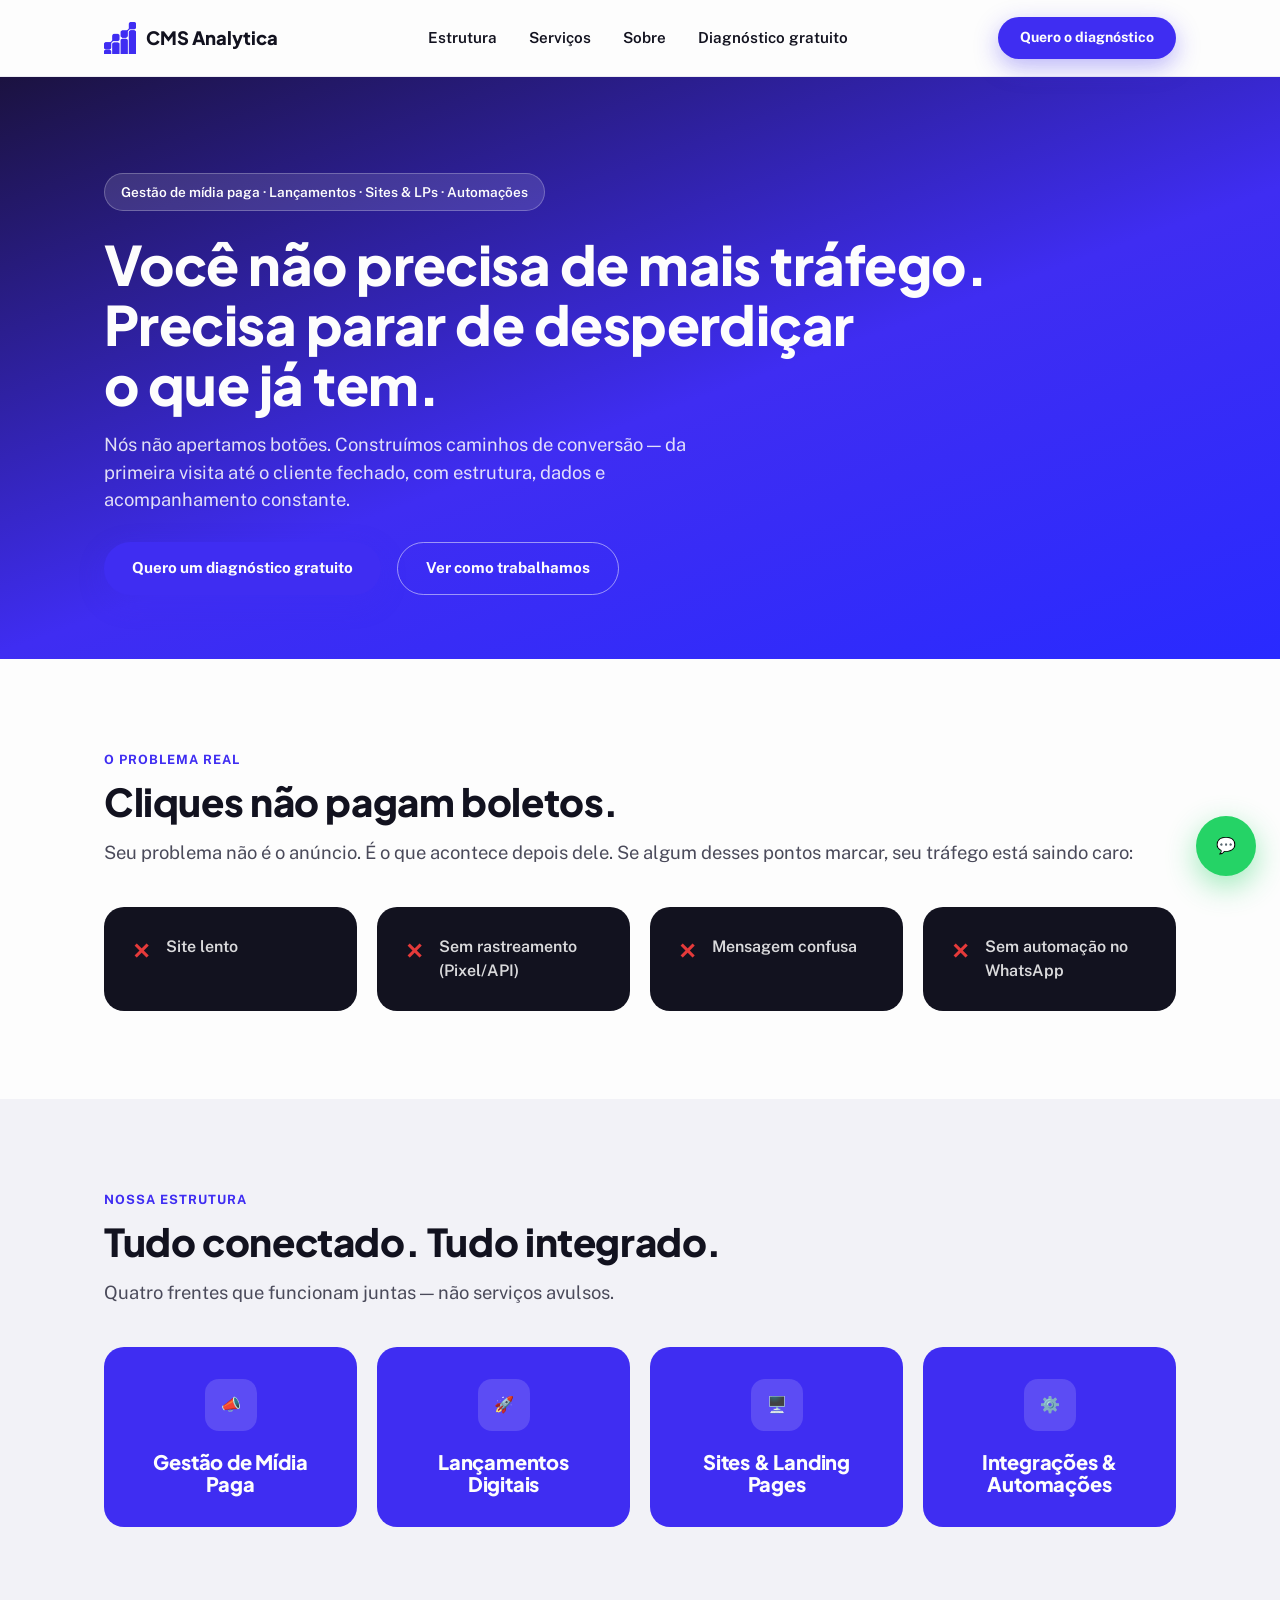
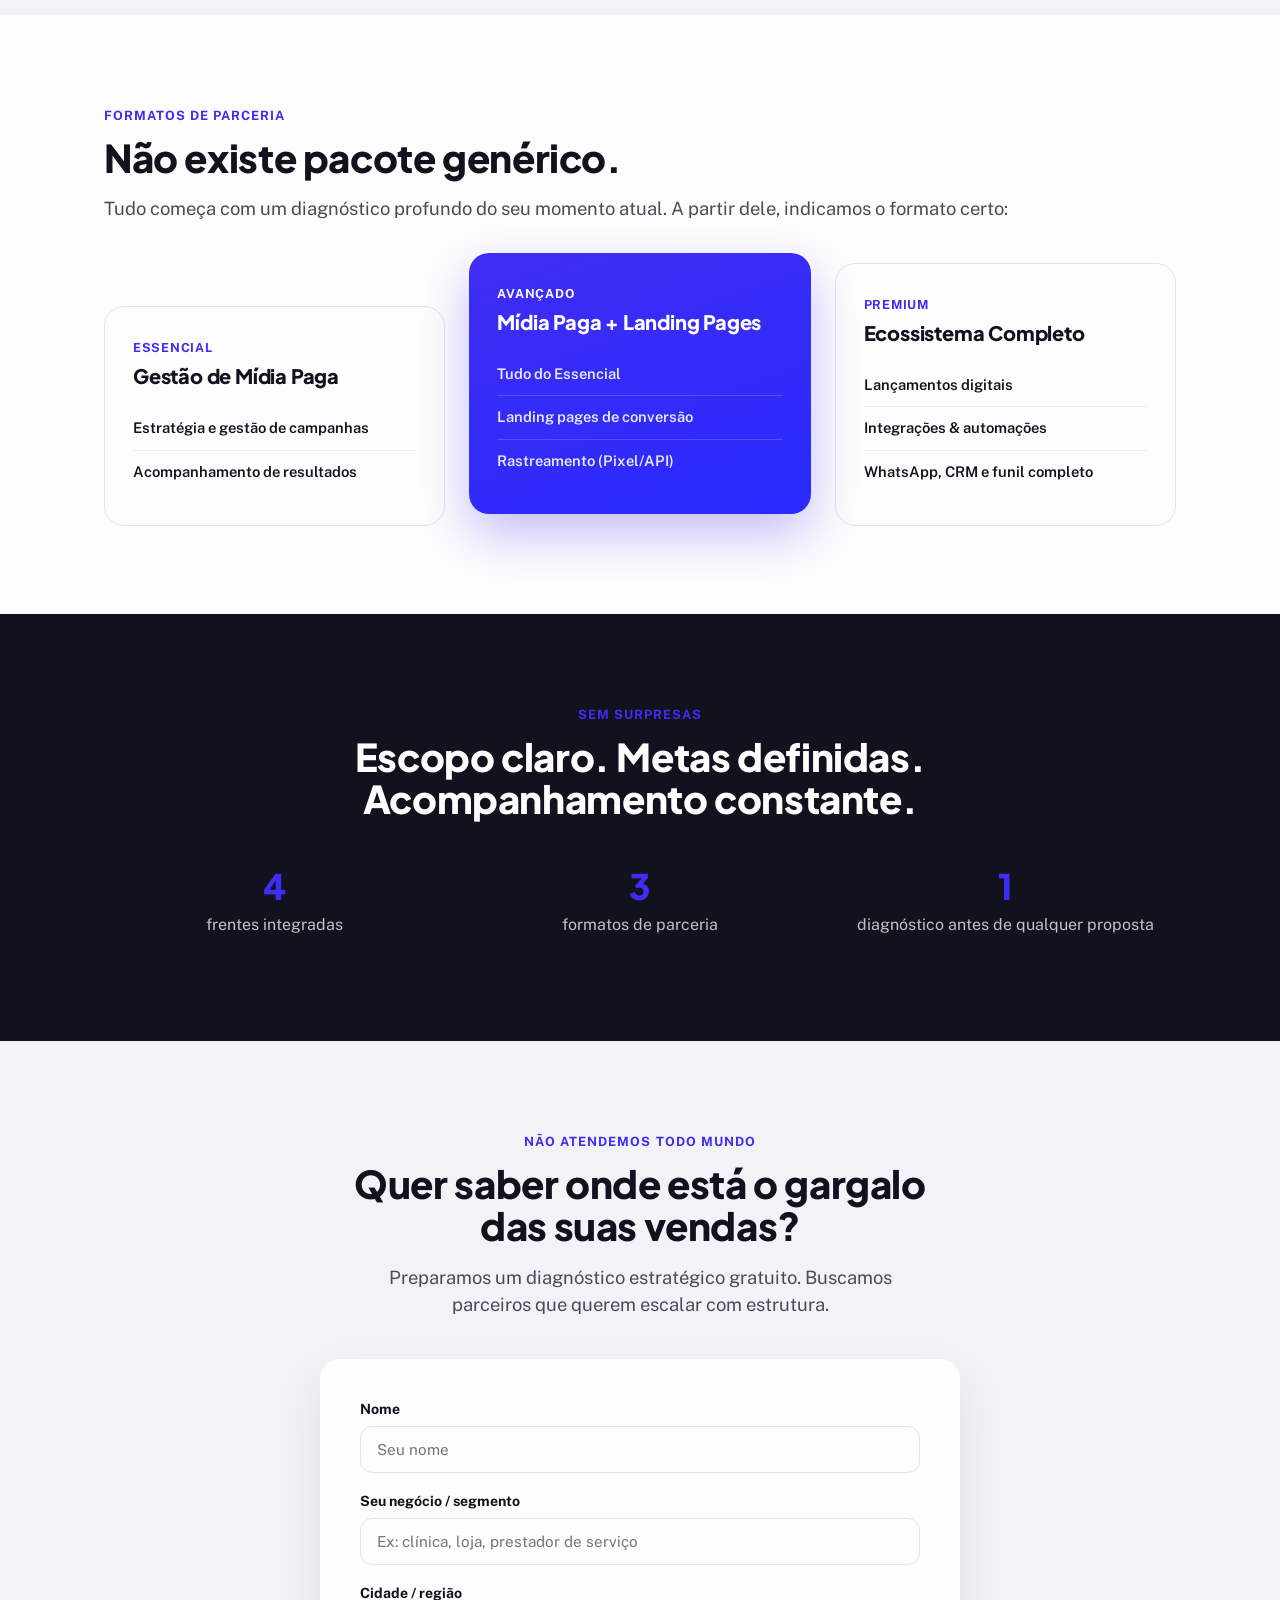
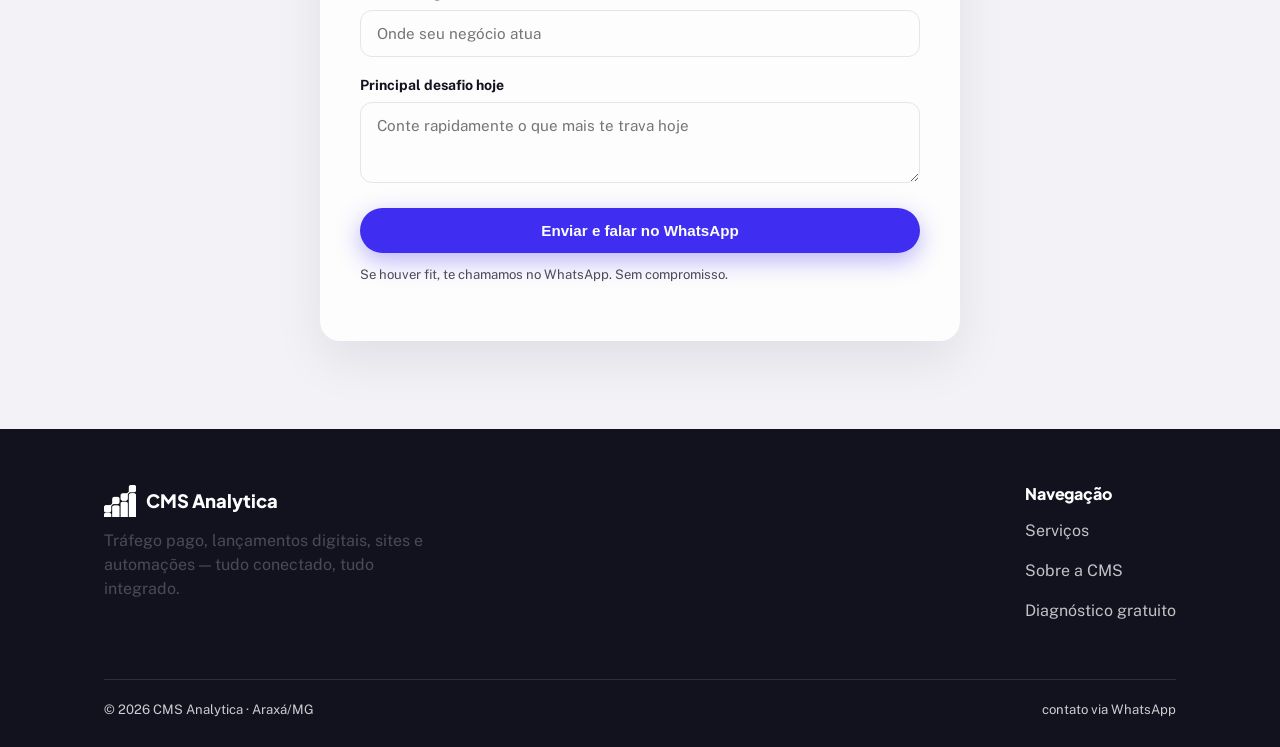
==== index.html @ 60373919 "Site institucional CMS Analytica" ====
<!DOCTYPE html>
<html lang="pt-BR">
<head>
<meta charset="UTF-8">
<meta name="viewport" content="width=device-width, initial-scale=1.0">
<title>CMS Analytica — Tráfego pago, lançamentos e automações que convertem</title>
<meta name="description" content="A CMS Analytica constrói caminhos de conversão: gestão de mídia paga, lançamentos digitais, sites e landing pages, integrações e automações. Diagnóstico estratégico gratuito.">
<link rel="stylesheet" href="assets/css/style.css">
</head>
<body>

<header class="site-header">
  <div class="container">
    <a href="index.html" class="brand">
      <img src="assets/img/logo-cms-analytica.png" alt="CMS Analytica">
      CMS Analytica
    </a>
    <nav class="main-nav">
      <a href="index.html#estrutura">Estrutura</a>
      <a href="servicos.html">Serviços</a>
      <a href="sobre.html">Sobre</a>
      <a href="index.html#diagnostico">Diagnóstico gratuito</a>
    </nav>
    <a href="index.html#diagnostico" class="btn btn-primary btn-header">Quero o diagnóstico</a>
  </div>
</header>

<section class="hero">
  <div class="container">
    <span class="hero-badge">Gestão de mídia paga · Lançamentos · Sites & LPs · Automações</span>
    <h1>Você não precisa de mais tráfego.<br>Precisa parar de desperdiçar<br>o que já tem.</h1>
    <p class="lead">Nós não apertamos botões. Construímos caminhos de conversão — da primeira visita até o cliente fechado, com estrutura, dados e acompanhamento constante.</p>
    <div class="hero-actions">
      <a href="index.html#diagnostico" class="btn btn-primary">Quero um diagnóstico gratuito</a>
      <a href="servicos.html" class="btn btn-outline" style="border-color:rgba(253,253,253,0.5); color:#FDFDFD;">Ver como trabalhamos</a>
    </div>
  </div>
</section>

<section id="problema">
  <div class="container">
    <span class="section-eyebrow">O problema real</span>
    <h2>Cliques não pagam boletos.</h2>
    <p class="lead">Seu problema não é o anúncio. É o que acontece depois dele. Se algum desses pontos marcar, seu tráfego está saindo caro:</p>
    <div class="problem-grid">
      <div class="problem-card"><span class="x-mark">✕</span><p>Site lento</p></div>
      <div class="problem-card"><span class="x-mark">✕</span><p>Sem rastreamento (Pixel/API)</p></div>
      <div class="problem-card"><span class="x-mark">✕</span><p>Mensagem confusa</p></div>
      <div class="problem-card"><span class="x-mark">✕</span><p>Sem automação no WhatsApp</p></div>
    </div>
  </div>
</section>

<section id="estrutura" style="background:var(--cinza-claro);">
  <div class="container">
    <span class="section-eyebrow">Nossa estrutura</span>
    <h2>Tudo conectado. Tudo integrado.</h2>
    <p class="lead">Quatro frentes que funcionam juntas — não serviços avulsos.</p>
    <div class="pillars-grid">
      <div class="pillar-card">
        <div class="icon">📣</div>
        <h3>Gestão de Mídia Paga</h3>
      </div>
      <div class="pillar-card">
        <div class="icon">🚀</div>
        <h3>Lançamentos Digitais</h3>
      </div>
      <div class="pillar-card">
        <div class="icon">🖥️</div>
        <h3>Sites & Landing Pages</h3>
      </div>
      <div class="pillar-card">
        <div class="icon">⚙️</div>
        <h3>Integrações & Automações</h3>
      </div>
    </div>
  </div>
</section>

<section>
  <div class="container">
    <span class="section-eyebrow">Formatos de parceria</span>
    <h2>Não existe pacote genérico.</h2>
    <p class="lead">Tudo começa com um diagnóstico profundo do seu momento atual. A partir dele, indicamos o formato certo:</p>
    <div class="tiers-grid">
      <div class="tier-card">
        <span class="tier-label">Essencial</span>
        <h3>Gestão de Mídia Paga</h3>
        <ul>
          <li>Estratégia e gestão de campanhas</li>
          <li>Acompanhamento de resultados</li>
        </ul>
      </div>
      <div class="tier-card featured">
        <span class="tier-label">Avançado</span>
        <h3>Mídia Paga + Landing Pages</h3>
        <ul>
          <li>Tudo do Essencial</li>
          <li>Landing pages de conversão</li>
          <li>Rastreamento (Pixel/API)</li>
        </ul>
      </div>
      <div class="tier-card">
        <span class="tier-label">Premium</span>
        <h3>Ecossistema Completo</h3>
        <ul>
          <li>Lançamentos digitais</li>
          <li>Integrações & automações</li>
          <li>WhatsApp, CRM e funil completo</li>
        </ul>
      </div>
    </div>
  </div>
</section>

<section style="background:var(--preto); color:var(--branco);">
  <div class="container center">
    <span class="section-eyebrow">Sem surpresas</span>
    <h2 style="color:var(--branco);">Escopo claro. Metas definidas.<br>Acompanhamento constante.</h2>
    <div class="trust-grid">
      <div class="trust-item"><div class="num">4</div><p style="color:rgba(253,253,253,0.75);">frentes integradas</p></div>
      <div class="trust-item"><div class="num">3</div><p style="color:rgba(253,253,253,0.75);">formatos de parceria</p></div>
      <div class="trust-item"><div class="num">1</div><p style="color:rgba(253,253,253,0.75);">diagnóstico antes de qualquer proposta</p></div>
    </div>
  </div>
</section>

<section id="diagnostico" class="diagnostic-section">
  <div class="container">
    <div class="center">
      <span class="section-eyebrow">Não atendemos todo mundo</span>
      <h2>Quer saber onde está o gargalo<br>das suas vendas?</h2>
      <p class="lead" style="max-width:560px; margin:0 auto;">Preparamos um diagnóstico estratégico gratuito. Buscamos parceiros que querem escalar com estrutura.</p>
    </div>
    <div class="diagnostic-box">
      <form id="diagnostic-form" data-origem="home">
        <div class="form-row">
          <label for="nome">Nome</label>
          <input type="text" id="nome" name="nome" placeholder="Seu nome" required>
        </div>
        <div class="form-row">
          <label for="segmento">Seu negócio / segmento</label>
          <input type="text" id="segmento" name="segmento" placeholder="Ex: clínica, loja, prestador de serviço" required>
        </div>
        <div class="form-row">
          <label for="cidade">Cidade / região</label>
          <input type="text" id="cidade" name="cidade" placeholder="Onde seu negócio atua">
        </div>
        <div class="form-row">
          <label for="desafio">Principal desafio hoje</label>
          <textarea id="desafio" name="desafio" rows="3" placeholder="Conte rapidamente o que mais te trava hoje"></textarea>
        </div>
        <button type="submit" class="btn btn-primary" style="width:100%;">Enviar e falar no WhatsApp</button>
        <p class="form-note">Se houver fit, te chamamos no WhatsApp. Sem compromisso.</p>
      </form>
    </div>
  </div>
</section>

<footer>
  <div class="container">
    <div class="footer-top">
      <div>
        <a href="index.html" class="brand">
          <img src="assets/img/logo-cms-analytica.png" alt="CMS Analytica" style="filter:brightness(0) invert(1);">
          CMS Analytica
        </a>
        <p style="max-width:320px; margin-top:12px;">Tráfego pago, lançamentos digitais, sites e automações — tudo conectado, tudo integrado.</p>
      </div>
      <div>
        <h3 style="color:var(--branco); font-size:1rem;">Navegação</h3>
        <p><a href="servicos.html">Serviços</a></p>
        <p><a href="sobre.html">Sobre a CMS</a></p>
        <p><a href="index.html#diagnostico">Diagnóstico gratuito</a></p>
      </div>
    </div>
    <div class="footer-bottom">
      <span>© 2026 CMS Analytica · Araxá/MG</span>
      <span>contato via WhatsApp</span>
    </div>
  </div>
</footer>

<a class="whatsapp-float" href="index.html#diagnostico" aria-label="Falar no WhatsApp">💬</a>

<script src="assets/js/main.js"></script>
</body>
</html>
---- assets/css/style.css ----
/* CMS Analytica — Design System
   Cores oficiais do manual de marca: 3F2DF2 / 292AFF / FDFDFD
   Tipografia oficial: Neue Haas Grotesk Display Pro (principal) — sem licença web disponível,
   substituída aqui por Plus Jakarta Sans (geometria semelhante, gratuita).
   Public Sans (secundária) é gratuita e usada como estava no manual. */

@import url('https://fonts.googleapis.com/css2?family=Plus+Jakarta+Sans:wght@500;700;800&family=Public+Sans:wght@400;500;600;700&display=swap');

:root {
  --azul-principal: #3F2DF2;
  --azul-secundario: #292AFF;
  --branco: #FDFDFD;
  --preto: #12121F;
  --cinza-texto: #4A4A5A;
  --cinza-claro: #F2F2F7;
  --vermelho: #E53A3A;
  --verde: #1FA855;
  --font-display: 'Plus Jakarta Sans', sans-serif;
  --font-corpo: 'Public Sans', sans-serif;
  --radius: 20px;
  --max-width: 1120px;
}

* { box-sizing: border-box; }

html { scroll-behavior: smooth; }

body {
  margin: 0;
  font-family: var(--font-corpo);
  color: var(--preto);
  background: var(--branco);
  line-height: 1.5;
  -webkit-font-smoothing: antialiased;
}

h1, h2, h3, h4 {
  font-family: var(--font-display);
  font-weight: 800;
  line-height: 1.1;
  margin: 0 0 16px;
  letter-spacing: -0.01em;
}

h1 { font-size: clamp(2.2rem, 5vw, 3.4rem); }
h2 { font-size: clamp(1.7rem, 3.6vw, 2.4rem); }
h3 { font-size: 1.25rem; }

p { color: var(--cinza-texto); margin: 0 0 16px; }

a { color: inherit; text-decoration: none; }

.container {
  max-width: var(--max-width);
  margin: 0 auto;
  padding: 0 24px;
}

section { padding: 88px 0; }

.section-eyebrow {
  display: inline-block;
  font-family: var(--font-corpo);
  font-weight: 700;
  font-size: 0.8rem;
  letter-spacing: 0.08em;
  text-transform: uppercase;
  color: var(--azul-principal);
  margin-bottom: 12px;
}

.center { text-align: center; }
.lead { font-size: 1.15rem; }

/* Header */
.site-header {
  position: sticky;
  top: 0;
  z-index: 50;
  background: rgba(253, 253, 253, 0.92);
  backdrop-filter: blur(8px);
  border-bottom: 1px solid #ECECF3;
}

.site-header .container {
  display: flex;
  align-items: center;
  justify-content: space-between;
  height: 76px;
}

.brand {
  display: flex;
  align-items: center;
  gap: 10px;
  font-family: var(--font-display);
  font-weight: 800;
  font-size: 1.15rem;
  color: var(--preto);
}

.brand img { height: 32px; width: auto; }

nav.main-nav { display: flex; gap: 32px; }

nav.main-nav a {
  font-weight: 600;
  font-size: 0.95rem;
  color: var(--preto);
}

nav.main-nav a:hover { color: var(--azul-principal); }

.btn {
  display: inline-flex;
  align-items: center;
  justify-content: center;
  gap: 8px;
  padding: 14px 28px;
  border-radius: 999px;
  font-weight: 700;
  font-size: 0.95rem;
  cursor: pointer;
  border: none;
  transition: transform 0.15s ease, box-shadow 0.15s ease, background 0.15s ease;
}

.btn-primary {
  background: var(--azul-principal);
  color: var(--branco);
  box-shadow: 0 8px 24px rgba(63, 45, 242, 0.35);
}

.btn-primary:hover { background: var(--azul-secundario); transform: translateY(-1px); }

.btn-outline {
  background: transparent;
  color: var(--azul-principal);
  border: 1.5px solid var(--azul-principal);
}

.btn-outline:hover { background: var(--azul-principal); color: var(--branco); }

.btn-header { padding: 10px 22px; font-size: 0.88rem; }

/* Hero */
.hero {
  padding: 96px 0 64px;
  background: linear-gradient(160deg, #1B1240 0%, var(--azul-principal) 55%, var(--azul-secundario) 100%);
  color: var(--branco);
}

.hero h1, .hero p { color: var(--branco); }
.hero .lead { color: rgba(253,253,253,0.86); max-width: 620px; }

.hero-actions { display: flex; gap: 16px; flex-wrap: wrap; margin-top: 28px; }

.hero-badge {
  display: inline-flex;
  align-items: center;
  gap: 8px;
  background: rgba(253,253,253,0.12);
  border: 1px solid rgba(253,253,253,0.25);
  padding: 8px 16px;
  border-radius: 999px;
  font-size: 0.85rem;
  font-weight: 600;
  margin-bottom: 24px;
}

/* Problem checklist */
.problem-grid {
  display: grid;
  grid-template-columns: repeat(auto-fit, minmax(240px, 1fr));
  gap: 20px;
  margin-top: 40px;
}

.problem-card {
  background: var(--preto);
  color: var(--branco);
  border-radius: var(--radius);
  padding: 28px;
  display: flex;
  gap: 16px;
  align-items: flex-start;
}

.problem-card .x-mark {
  color: var(--vermelho);
  font-size: 1.4rem;
  font-weight: 800;
  flex-shrink: 0;
}

.problem-card p { color: rgba(253,253,253,0.85); margin: 0; font-weight: 600; }

/* Pillars */
.pillars-grid {
  display: grid;
  grid-template-columns: repeat(auto-fit, minmax(230px, 1fr));
  gap: 20px;
  margin-top: 40px;
}

.pillar-card {
  background: var(--azul-principal);
  color: var(--branco);
  border-radius: var(--radius);
  padding: 32px 24px;
  text-align: center;
}

.pillar-card .icon {
  width: 52px;
  height: 52px;
  margin: 0 auto 20px;
  display: flex;
  align-items: center;
  justify-content: center;
  background: rgba(253,253,253,0.15);
  border-radius: 14px;
}

.pillar-card h3 { color: var(--branco); margin-bottom: 0; }

/* Tiers */
.tiers-grid {
  display: grid;
  grid-template-columns: repeat(auto-fit, minmax(260px, 1fr));
  gap: 24px;
  margin-top: 40px;
  align-items: end;
}

.tier-card {
  border: 1.5px solid #E4E4EF;
  border-radius: var(--radius);
  padding: 32px 28px;
  background: var(--branco);
}

.tier-card.featured {
  background: linear-gradient(160deg, var(--azul-principal), var(--azul-secundario));
  color: var(--branco);
  border: none;
  transform: translateY(-12px);
  box-shadow: 0 20px 50px rgba(63,45,242,0.3);
}

.tier-card.featured h3, .tier-card.featured .tier-label { color: var(--branco); }
.tier-card.featured p, .tier-card.featured li { color: rgba(253,253,253,0.9); }

.tier-label {
  font-size: 0.78rem;
  font-weight: 700;
  text-transform: uppercase;
  letter-spacing: 0.06em;
  color: var(--azul-principal);
  margin-bottom: 8px;
  display: block;
}

.tier-card ul { list-style: none; padding: 0; margin: 20px 0 0; }
.tier-card li {
  padding: 10px 0;
  border-top: 1px solid rgba(0,0,0,0.06);
  font-weight: 600;
  font-size: 0.92rem;
}
.tier-card.featured li { border-top: 1px solid rgba(255,255,255,0.18); }
.tier-card li:first-child { border-top: none; }

/* Trust */
.trust-grid {
  display: grid;
  grid-template-columns: repeat(auto-fit, minmax(220px, 1fr));
  gap: 24px;
  margin-top: 40px;
}

.trust-item { text-align: center; }
.trust-item .num {
  font-family: var(--font-display);
  font-weight: 800;
  font-size: 2.2rem;
  color: var(--azul-principal);
}

/* Diagnostic form */
.diagnostic-section {
  background: var(--cinza-claro);
}

.diagnostic-box {
  max-width: 640px;
  margin: 40px auto 0;
  background: var(--branco);
  border-radius: var(--radius);
  padding: 40px;
  box-shadow: 0 20px 50px rgba(18,18,31,0.08);
}

.form-row { margin-bottom: 18px; }

.form-row label {
  display: block;
  font-weight: 700;
  font-size: 0.88rem;
  margin-bottom: 6px;
}

.form-row input, .form-row select, .form-row textarea {
  width: 100%;
  padding: 14px 16px;
  border-radius: 12px;
  border: 1.5px solid #E4E4EF;
  font-family: var(--font-corpo);
  font-size: 0.95rem;
  background: var(--branco);
}

.form-row input:focus, .form-row select:focus, .form-row textarea:focus {
  outline: none;
  border-color: var(--azul-principal);
}

.form-note { font-size: 0.82rem; color: var(--cinza-texto); margin-top: 12px; }

/* Footer */
footer {
  background: var(--preto);
  color: rgba(253,253,253,0.8);
  padding: 56px 0 28px;
}

footer .footer-top {
  display: flex;
  justify-content: space-between;
  flex-wrap: wrap;
  gap: 32px;
  margin-bottom: 40px;
}

footer .brand { color: var(--branco); }
footer a { color: rgba(253,253,253,0.75); }
footer a:hover { color: var(--branco); }
footer .footer-bottom {
  border-top: 1px solid rgba(253,253,253,0.12);
  padding-top: 20px;
  font-size: 0.82rem;
  display: flex;
  justify-content: space-between;
  flex-wrap: wrap;
  gap: 12px;
}

/* Whatsapp float button */
.whatsapp-float {
  position: fixed;
  bottom: 24px;
  right: 24px;
  z-index: 60;
  background: #25D366;
  color: white;
  width: 60px;
  height: 60px;
  border-radius: 50%;
  display: flex;
  align-items: center;
  justify-content: center;
  box-shadow: 0 10px 30px rgba(37,211,102,0.45);
}

/* Page hero (paginas internas) */
.page-hero {
  padding: 64px 0 48px;
  background: var(--cinza-claro);
}

.breadcrumb {
  font-size: 0.85rem;
  font-weight: 600;
  color: var(--azul-principal);
  margin-bottom: 16px;
}

/* Responsive */
@media (max-width: 720px) {
  nav.main-nav { display: none; }
  section { padding: 64px 0; }
  .tier-card.featured { transform: none; }
}
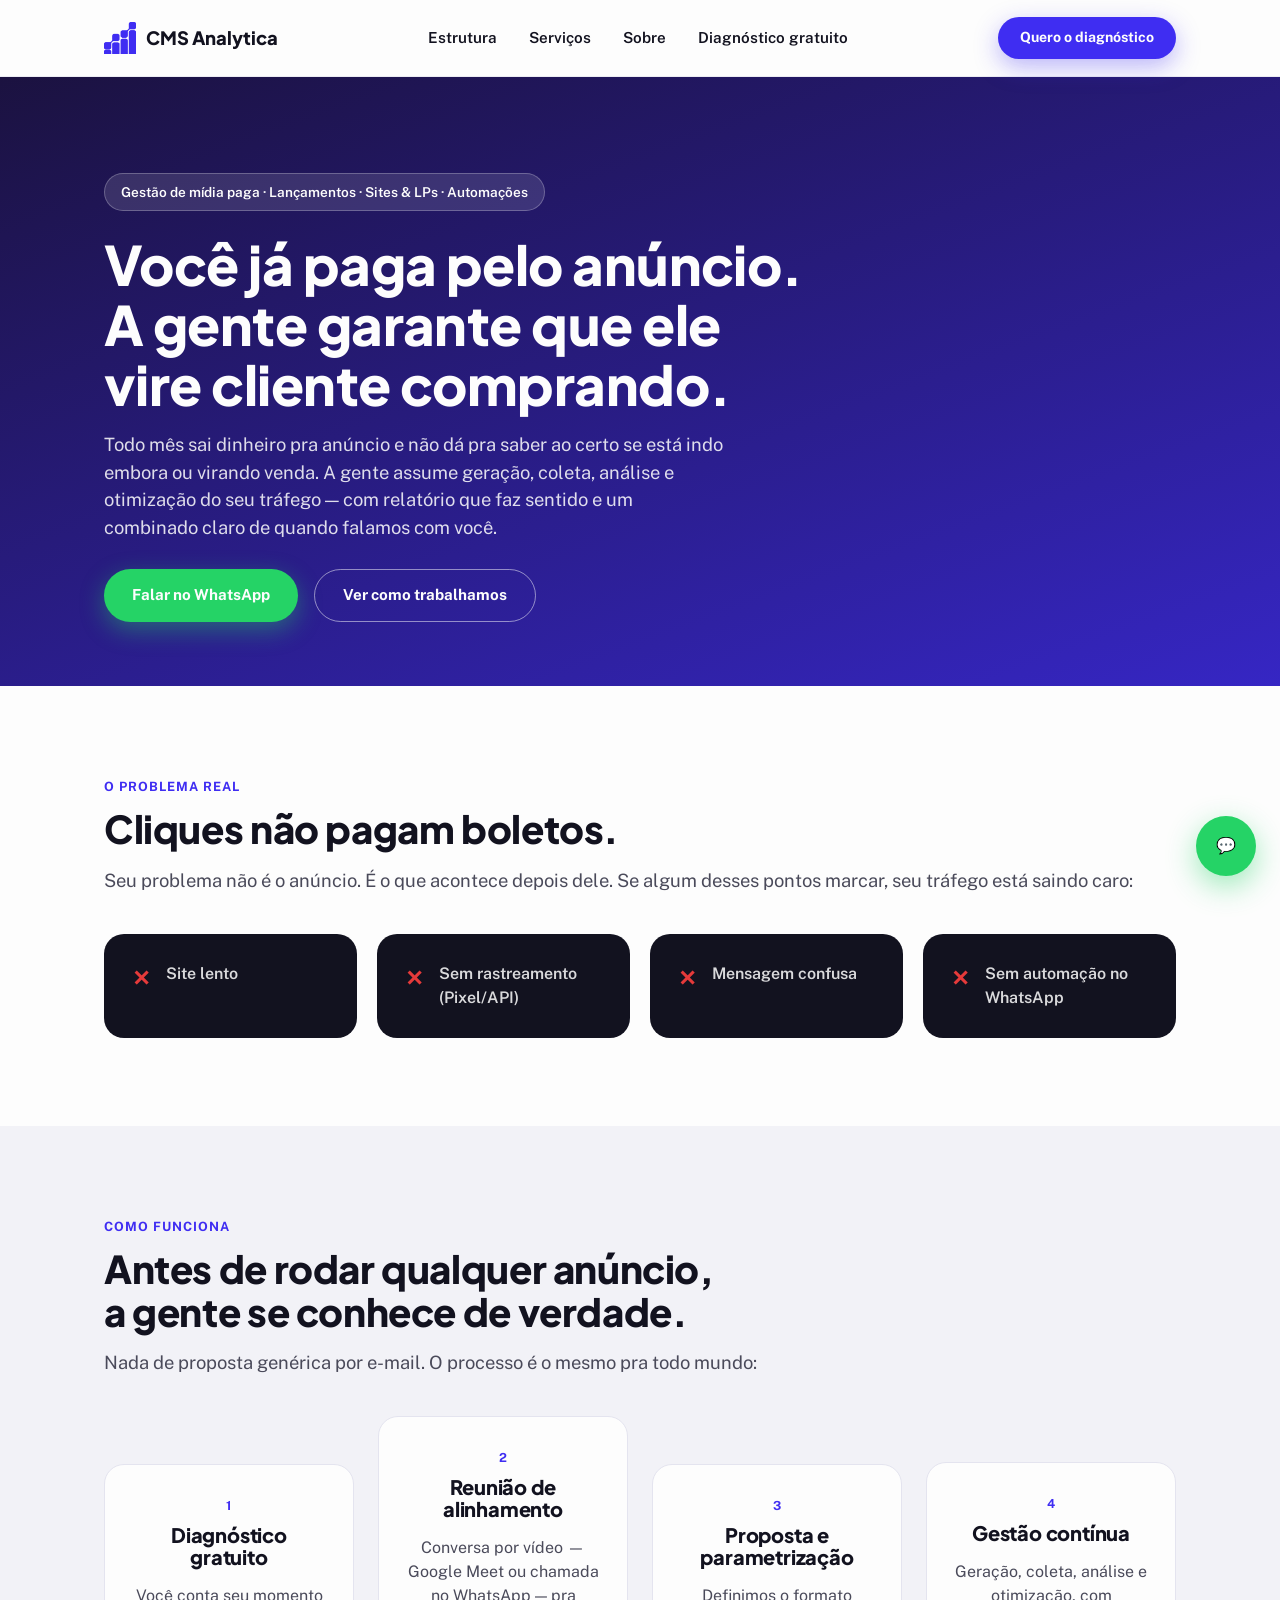
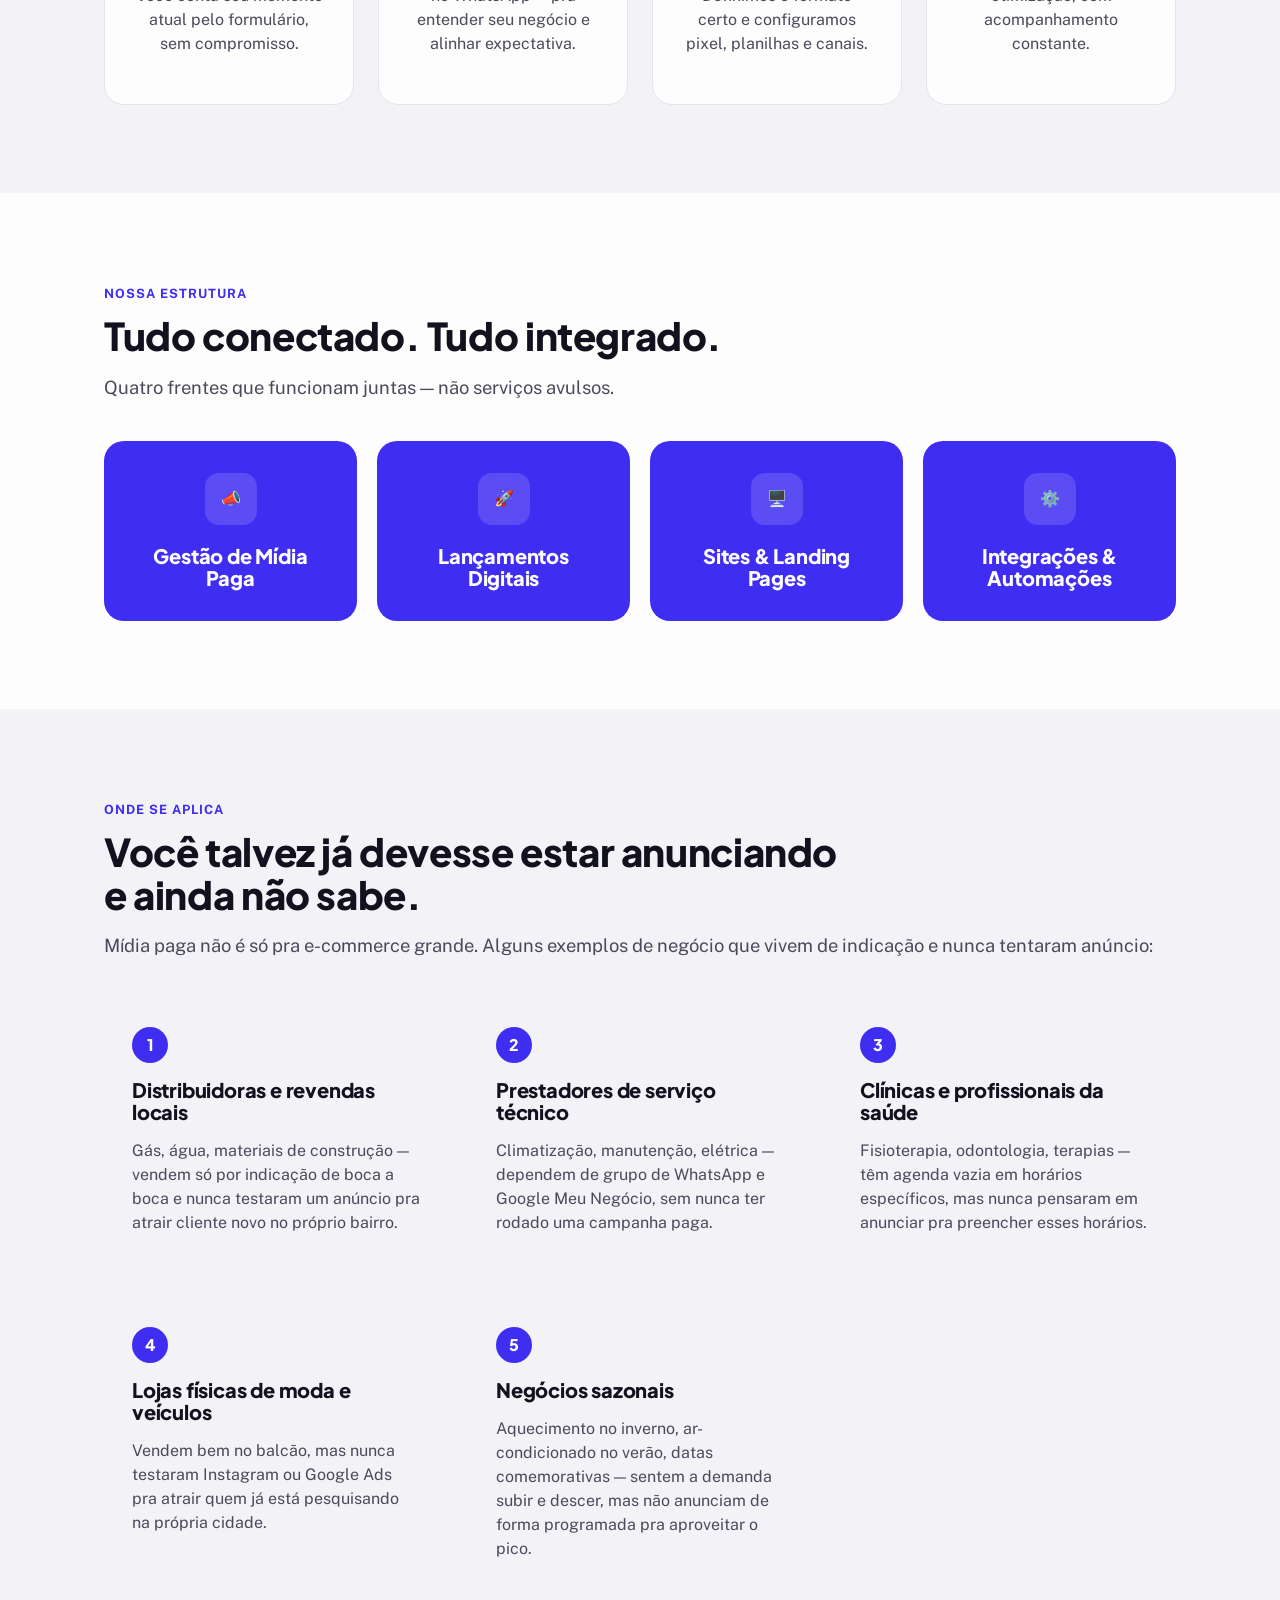
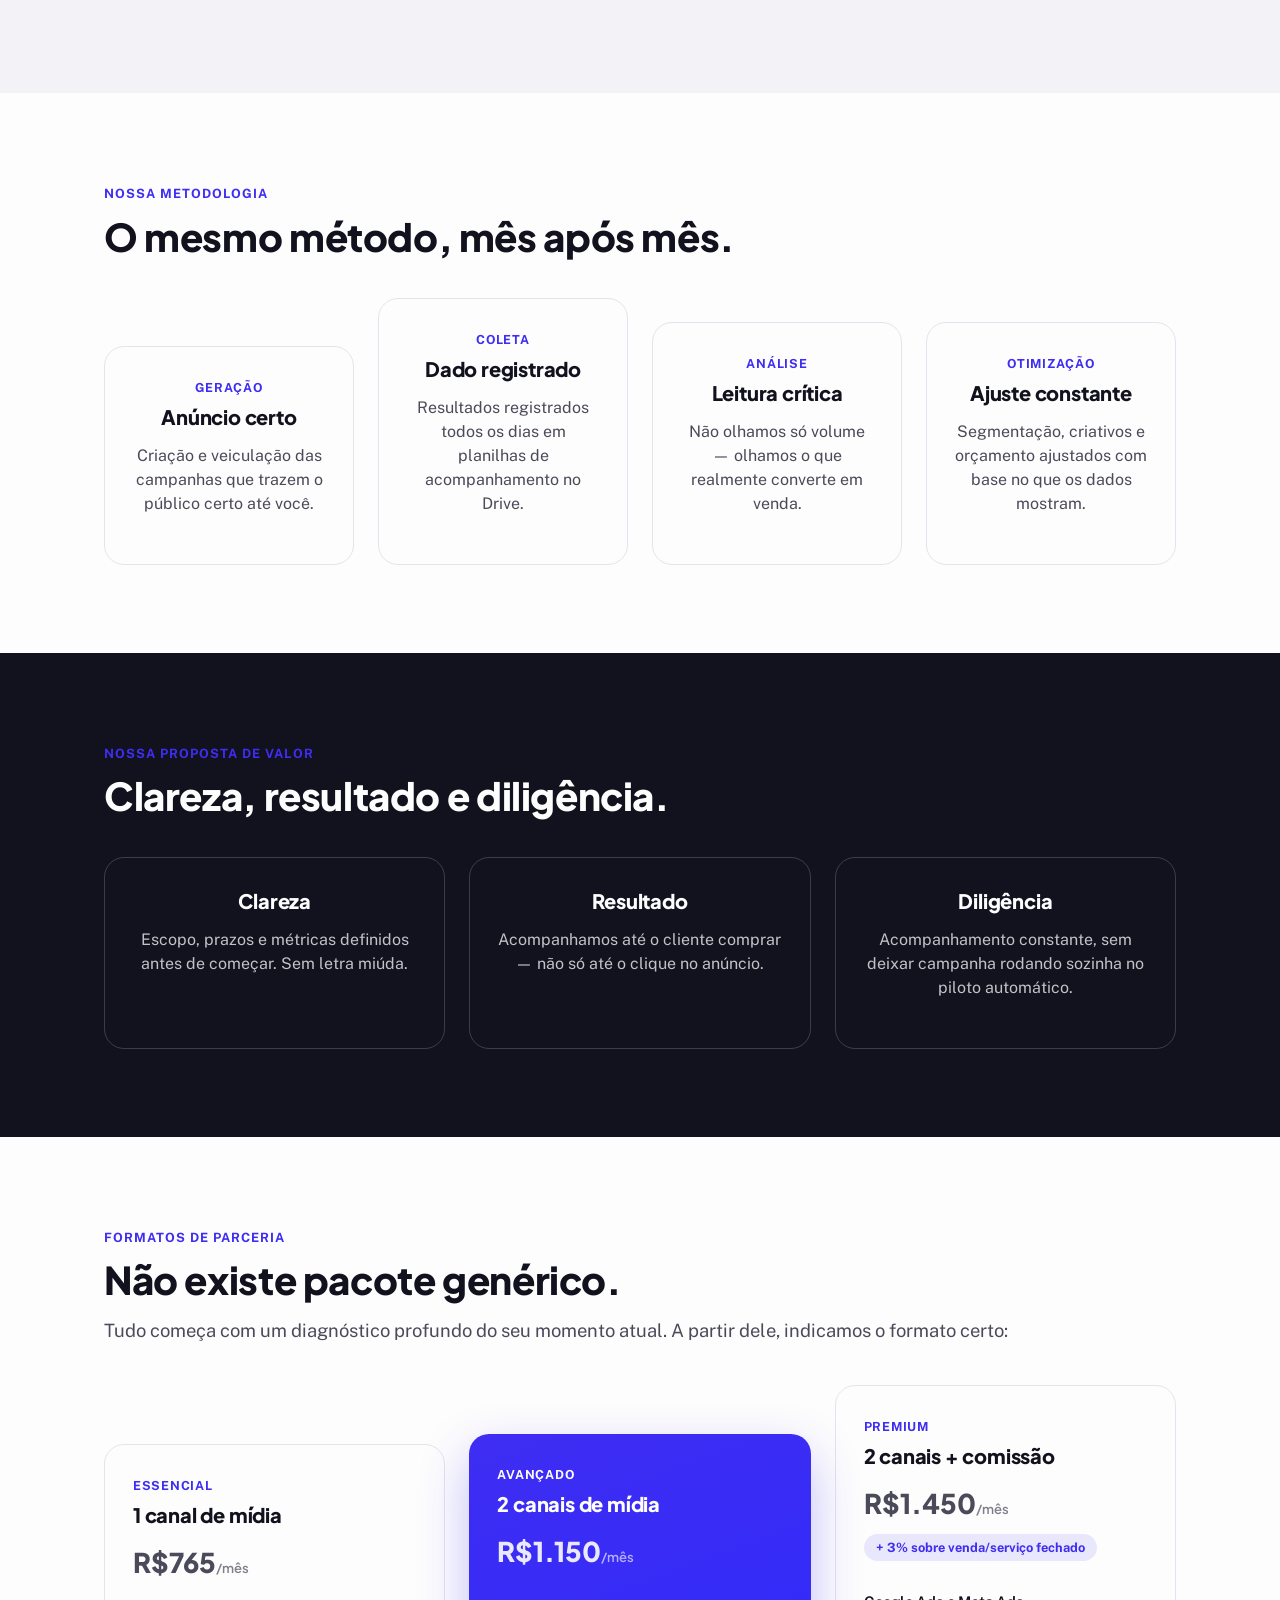
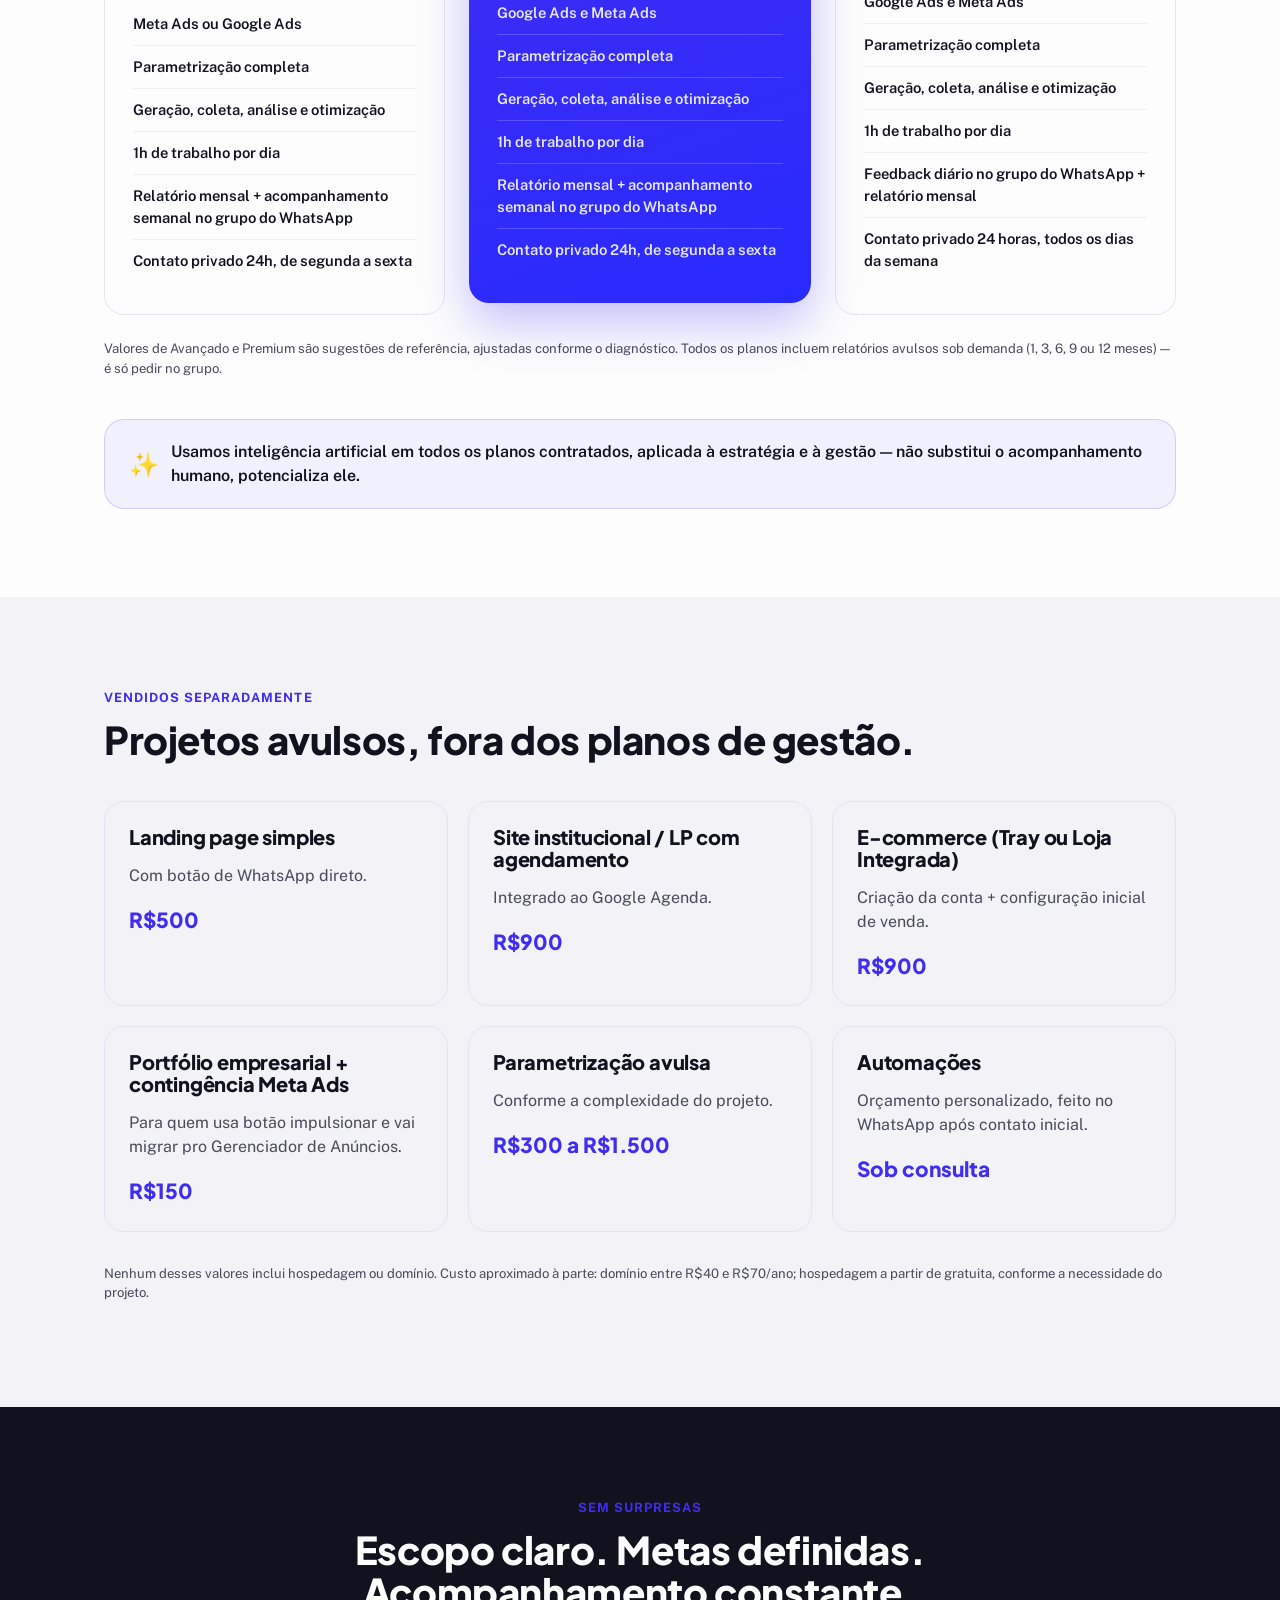
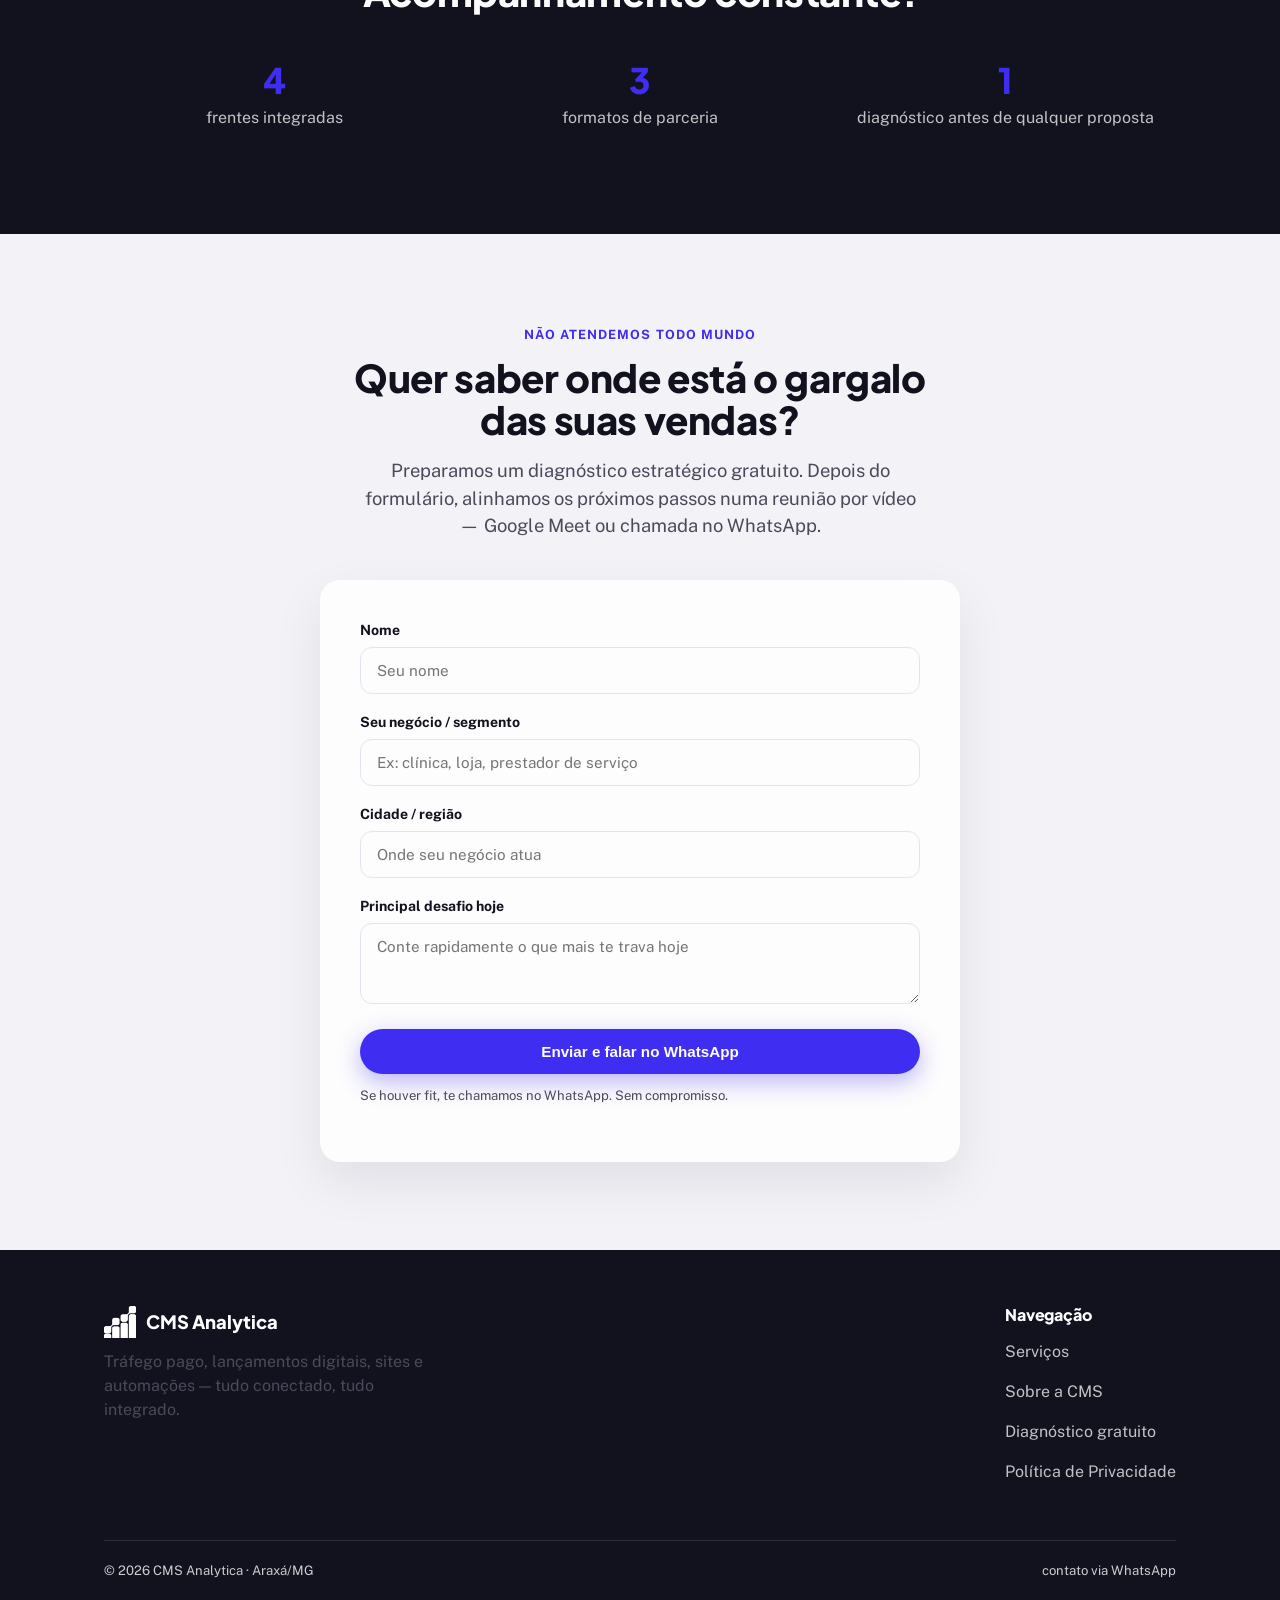
==== commit edc55900: "Reformula site: menu mobile, hero animado, precos e novas secoes de conteudo" ====
--- a/index.html
+++ b/index.html
@@ -22,16 +22,19 @@
       <a href="index.html#diagnostico">Diagnóstico gratuito</a>
     </nav>
     <a href="index.html#diagnostico" class="btn btn-primary btn-header">Quero o diagnóstico</a>
+    <button class="menu-toggle" aria-label="Abrir menu" aria-expanded="false">
+      <span></span><span></span><span></span>
+    </button>
   </div>
 </header>
 
 <section class="hero">
   <div class="container">
     <span class="hero-badge">Gestão de mídia paga · Lançamentos · Sites & LPs · Automações</span>
-    <h1>Você não precisa de mais tráfego.<br>Precisa parar de desperdiçar<br>o que já tem.</h1>
-    <p class="lead">Nós não apertamos botões. Construímos caminhos de conversão — da primeira visita até o cliente fechado, com estrutura, dados e acompanhamento constante.</p>
+    <h1>Você já paga pelo anúncio.<br>A gente garante que ele<br>vire cliente comprando.</h1>
+    <p class="lead">Todo mês sai dinheiro pra anúncio e não dá pra saber ao certo se está indo embora ou virando venda. A gente assume geração, coleta, análise e otimização do seu tráfego — com relatório que faz sentido e um combinado claro de quando falamos com você.</p>
     <div class="hero-actions">
-      <a href="index.html#diagnostico" class="btn btn-primary">Quero um diagnóstico gratuito</a>
+      <a href="https://wa.me/5541999045684?text=Ol%C3%A1%21%20Vim%20pelo%20site%20da%20CMS%20Analytica%20e%20quero%20falar%20no%20WhatsApp." target="_blank" rel="noopener" class="btn btn-primary btn-whatsapp">Falar no WhatsApp</a>
       <a href="servicos.html" class="btn btn-outline" style="border-color:rgba(253,253,253,0.5); color:#FDFDFD;">Ver como trabalhamos</a>
     </div>
   </div>
@@ -51,7 +54,21 @@
   </div>
 </section>
 
-<section id="estrutura" style="background:var(--cinza-claro);">
+<section style="background:var(--cinza-claro);">
+  <div class="container">
+    <span class="section-eyebrow">Como funciona</span>
+    <h2>Antes de rodar qualquer anúncio,<br>a gente se conhece de verdade.</h2>
+    <p class="lead">Nada de proposta genérica por e-mail. O processo é o mesmo pra todo mundo:</p>
+    <div class="tiers-grid" style="grid-template-columns: repeat(4, 1fr);">
+      <div class="tier-card center"><span class="tier-label">1</span><h3>Diagnóstico gratuito</h3><p>Você conta seu momento atual pelo formulário, sem compromisso.</p></div>
+      <div class="tier-card center"><span class="tier-label">2</span><h3>Reunião de alinhamento</h3><p>Conversa por vídeo — Google Meet ou chamada no WhatsApp — pra entender seu negócio e alinhar expectativa.</p></div>
+      <div class="tier-card center"><span class="tier-label">3</span><h3>Proposta e parametrização</h3><p>Definimos o formato certo e configuramos pixel, planilhas e canais.</p></div>
+      <div class="tier-card center"><span class="tier-label">4</span><h3>Gestão contínua</h3><p>Geração, coleta, análise e otimização, com acompanhamento constante.</p></div>
+    </div>
+  </div>
+</section>
+
+<section id="estrutura">
   <div class="container">
     <span class="section-eyebrow">Nossa estrutura</span>
     <h2>Tudo conectado. Tudo integrado.</h2>
@@ -77,7 +94,76 @@
   </div>
 </section>
 
+<section style="background:var(--cinza-claro);">
+  <div class="container">
+    <span class="section-eyebrow">Onde se aplica</span>
+    <h2>Você talvez já devesse estar anunciando<br>e ainda não sabe.</h2>
+    <p class="lead">Mídia paga não é só pra e-commerce grande. Alguns exemplos de negócio que vivem de indicação e nunca tentaram anúncio:</p>
+    <div class="example-grid">
+      <div class="example-card">
+        <span class="num">1</span>
+        <h3>Distribuidoras e revendas locais</h3>
+        <p>Gás, água, materiais de construção — vendem só por indicação de boca a boca e nunca testaram um anúncio pra atrair cliente novo no próprio bairro.</p>
+      </div>
+      <div class="example-card">
+        <span class="num">2</span>
+        <h3>Prestadores de serviço técnico</h3>
+        <p>Climatização, manutenção, elétrica — dependem de grupo de WhatsApp e Google Meu Negócio, sem nunca ter rodado uma campanha paga.</p>
+      </div>
+      <div class="example-card">
+        <span class="num">3</span>
+        <h3>Clínicas e profissionais da saúde</h3>
+        <p>Fisioterapia, odontologia, terapias — têm agenda vazia em horários específicos, mas nunca pensaram em anunciar pra preencher esses horários.</p>
+      </div>
+      <div class="example-card">
+        <span class="num">4</span>
+        <h3>Lojas físicas de moda e veículos</h3>
+        <p>Vendem bem no balcão, mas nunca testaram Instagram ou Google Ads pra atrair quem já está pesquisando na própria cidade.</p>
+      </div>
+      <div class="example-card">
+        <span class="num">5</span>
+        <h3>Negócios sazonais</h3>
+        <p>Aquecimento no inverno, ar-condicionado no verão, datas comemorativas — sentem a demanda subir e descer, mas não anunciam de forma programada pra aproveitar o pico.</p>
+      </div>
+    </div>
+  </div>
+</section>
+
 <section>
+  <div class="container">
+    <span class="section-eyebrow">Nossa metodologia</span>
+    <h2>O mesmo método, mês após mês.</h2>
+    <div class="tiers-grid" style="grid-template-columns: repeat(4, 1fr);">
+      <div class="tier-card center"><span class="tier-label">Geração</span><h3>Anúncio certo</h3><p>Criação e veiculação das campanhas que trazem o público certo até você.</p></div>
+      <div class="tier-card center"><span class="tier-label">Coleta</span><h3>Dado registrado</h3><p>Resultados registrados todos os dias em planilhas de acompanhamento no Drive.</p></div>
+      <div class="tier-card center"><span class="tier-label">Análise</span><h3>Leitura crítica</h3><p>Não olhamos só volume — olhamos o que realmente converte em venda.</p></div>
+      <div class="tier-card center"><span class="tier-label">Otimização</span><h3>Ajuste constante</h3><p>Segmentação, criativos e orçamento ajustados com base no que os dados mostram.</p></div>
+    </div>
+  </div>
+</section>
+
+<section style="background:var(--preto); color:var(--branco);">
+  <div class="container">
+    <span class="section-eyebrow">Nossa proposta de valor</span>
+    <h2 style="color:var(--branco);">Clareza, resultado e diligência.</h2>
+    <div class="trust-grid">
+      <div class="tier-card center" style="background:transparent; border-color:rgba(253,253,253,0.18);">
+        <h3 style="color:var(--branco);">Clareza</h3>
+        <p style="color:rgba(253,253,253,0.75);">Escopo, prazos e métricas definidos antes de começar. Sem letra miúda.</p>
+      </div>
+      <div class="tier-card center" style="background:transparent; border-color:rgba(253,253,253,0.18);">
+        <h3 style="color:var(--branco);">Resultado</h3>
+        <p style="color:rgba(253,253,253,0.75);">Acompanhamos até o cliente comprar — não só até o clique no anúncio.</p>
+      </div>
+      <div class="tier-card center" style="background:transparent; border-color:rgba(253,253,253,0.18);">
+        <h3 style="color:var(--branco);">Diligência</h3>
+        <p style="color:rgba(253,253,253,0.75);">Acompanhamento constante, sem deixar campanha rodando sozinha no piloto automático.</p>
+      </div>
+    </div>
+  </div>
+</section>
+
+<section id="formatos-parceria">
   <div class="container">
     <span class="section-eyebrow">Formatos de parceria</span>
     <h2>Não existe pacote genérico.</h2>
@@ -85,31 +171,90 @@
     <div class="tiers-grid">
       <div class="tier-card">
         <span class="tier-label">Essencial</span>
-        <h3>Gestão de Mídia Paga</h3>
+        <h3>1 canal de mídia</h3>
+        <p class="tier-price">R$765<span>/mês</span></p>
         <ul>
-          <li>Estratégia e gestão de campanhas</li>
-          <li>Acompanhamento de resultados</li>
+          <li>Meta Ads ou Google Ads</li>
+          <li>Parametrização completa</li>
+          <li>Geração, coleta, análise e otimização</li>
+          <li>1h de trabalho por dia</li>
+          <li>Relatório mensal + acompanhamento semanal no grupo do WhatsApp</li>
+          <li>Contato privado 24h, de segunda a sexta</li>
         </ul>
       </div>
       <div class="tier-card featured">
         <span class="tier-label">Avançado</span>
-        <h3>Mídia Paga + Landing Pages</h3>
+        <h3>2 canais de mídia</h3>
+        <p class="tier-price">R$1.150<span>/mês</span></p>
         <ul>
-          <li>Tudo do Essencial</li>
-          <li>Landing pages de conversão</li>
-          <li>Rastreamento (Pixel/API)</li>
+          <li>Google Ads e Meta Ads</li>
+          <li>Parametrização completa</li>
+          <li>Geração, coleta, análise e otimização</li>
+          <li>1h de trabalho por dia</li>
+          <li>Relatório mensal + acompanhamento semanal no grupo do WhatsApp</li>
+          <li>Contato privado 24h, de segunda a sexta</li>
         </ul>
       </div>
       <div class="tier-card">
         <span class="tier-label">Premium</span>
-        <h3>Ecossistema Completo</h3>
+        <h3>2 canais + comissão</h3>
+        <p class="tier-price">R$1.450<span>/mês</span></p>
+        <span class="tier-commission" style="background:rgba(63,45,242,0.1); color:var(--azul-principal);">+ 3% sobre venda/serviço fechado</span>
         <ul>
-          <li>Lançamentos digitais</li>
-          <li>Integrações & automações</li>
-          <li>WhatsApp, CRM e funil completo</li>
+          <li>Google Ads e Meta Ads</li>
+          <li>Parametrização completa</li>
+          <li>Geração, coleta, análise e otimização</li>
+          <li>1h de trabalho por dia</li>
+          <li>Feedback diário no grupo do WhatsApp + relatório mensal</li>
+          <li>Contato privado 24 horas, todos os dias da semana</li>
         </ul>
       </div>
     </div>
+    <p class="form-note" style="margin-top:24px;">Valores de Avançado e Premium são sugestões de referência, ajustadas conforme o diagnóstico. Todos os planos incluem relatórios avulsos sob demanda (1, 3, 6, 9 ou 12 meses) — é só pedir no grupo.</p>
+    <div class="ai-note">
+      <span style="font-size:1.5rem;">✨</span>
+      <p>Usamos inteligência artificial em todos os planos contratados, aplicada à estratégia e à gestão — não substitui o acompanhamento humano, potencializa ele.</p>
+    </div>
+  </div>
+</section>
+
+<section style="background:var(--cinza-claro);">
+  <div class="container">
+    <span class="section-eyebrow">Vendidos separadamente</span>
+    <h2>Projetos avulsos, fora dos planos de gestão.</h2>
+    <div class="addon-grid">
+      <div class="addon-card">
+        <h3>Landing page simples</h3>
+        <p>Com botão de WhatsApp direto.</p>
+        <p class="tier-price">R$500</p>
+      </div>
+      <div class="addon-card">
+        <h3>Site institucional / LP com agendamento</h3>
+        <p>Integrado ao Google Agenda.</p>
+        <p class="tier-price">R$900</p>
+      </div>
+      <div class="addon-card">
+        <h3>E-commerce (Tray ou Loja Integrada)</h3>
+        <p>Criação da conta + configuração inicial de venda.</p>
+        <p class="tier-price">R$900</p>
+      </div>
+      <div class="addon-card">
+        <h3>Portfólio empresarial + contingência Meta Ads</h3>
+        <p>Para quem usa botão impulsionar e vai migrar pro Gerenciador de Anúncios.</p>
+        <p class="tier-price">R$150</p>
+      </div>
+      <div class="addon-card">
+        <h3>Parametrização avulsa</h3>
+        <p>Conforme a complexidade do projeto.</p>
+        <p class="tier-price">R$300 a R$1.500</p>
+      </div>
+      <div class="addon-card">
+        <h3>Automações</h3>
+        <p>Orçamento personalizado, feito no WhatsApp após contato inicial.</p>
+        <p class="tier-price">Sob consulta</p>
+      </div>
+    </div>
+    <p class="addon-note">Nenhum desses valores inclui hospedagem ou domínio. Custo aproximado à parte: domínio entre R$40 e R$70/ano; hospedagem a partir de gratuita, conforme a necessidade do projeto.</p>
   </div>
 </section>
 
@@ -130,7 +275,7 @@
     <div class="center">
       <span class="section-eyebrow">Não atendemos todo mundo</span>
       <h2>Quer saber onde está o gargalo<br>das suas vendas?</h2>
-      <p class="lead" style="max-width:560px; margin:0 auto;">Preparamos um diagnóstico estratégico gratuito. Buscamos parceiros que querem escalar com estrutura.</p>
+      <p class="lead" style="max-width:560px; margin:0 auto;">Preparamos um diagnóstico estratégico gratuito. Depois do formulário, alinhamos os próximos passos numa reunião por vídeo — Google Meet ou chamada no WhatsApp.</p>
     </div>
     <div class="diagnostic-box">
       <form id="diagnostic-form" data-origem="home">
@@ -172,6 +317,7 @@
         <p><a href="servicos.html">Serviços</a></p>
         <p><a href="sobre.html">Sobre a CMS</a></p>
         <p><a href="index.html#diagnostico">Diagnóstico gratuito</a></p>
+        <p><a href="politica-de-privacidade.html">Política de Privacidade</a></p>
       </div>
     </div>
     <div class="footer-bottom">
@@ -181,7 +327,7 @@
   </div>
 </footer>
 
-<a class="whatsapp-float" href="index.html#diagnostico" aria-label="Falar no WhatsApp">💬</a>
+<a class="whatsapp-float" href="https://wa.me/5541999045684?text=Ol%C3%A1%21%20Vim%20pelo%20site%20da%20CMS%20Analytica%20e%20quero%20falar%20no%20WhatsApp." target="_blank" rel="noopener" aria-label="Falar no WhatsApp">💬</a>
 
 <script src="assets/js/main.js"></script>
 </body>
--- a/assets/css/style.css
+++ b/assets/css/style.css
@@ -143,17 +143,74 @@
 
 .btn-header { padding: 10px 22px; font-size: 0.88rem; }
 
+/* Mobile menu toggle */
+.menu-toggle {
+  display: none;
+  flex-direction: column;
+  justify-content: center;
+  gap: 5px;
+  width: 40px;
+  height: 40px;
+  background: none;
+  border: none;
+  cursor: pointer;
+  padding: 0;
+}
+
+.menu-toggle span {
+  display: block;
+  width: 100%;
+  height: 2px;
+  background: var(--preto);
+  border-radius: 2px;
+  transition: transform 0.2s ease, opacity 0.2s ease;
+}
+
+.menu-toggle.is-active span:nth-child(1) { transform: translateY(7px) rotate(45deg); }
+.menu-toggle.is-active span:nth-child(2) { opacity: 0; }
+.menu-toggle.is-active span:nth-child(3) { transform: translateY(-7px) rotate(-45deg); }
+
 /* Hero */
 .hero {
   padding: 96px 0 64px;
-  background: linear-gradient(160deg, #1B1240 0%, var(--azul-principal) 55%, var(--azul-secundario) 100%);
-  color: var(--branco);
+  color: var(--branco);
+  background: linear-gradient(160deg, #1B1240 0%, var(--azul-principal) 45%, var(--azul-secundario) 75%, #1B1240 100%);
+  background-size: 300% 300%;
+  animation: heroGradient 14s ease infinite;
+}
+
+@keyframes heroGradient {
+  0% { background-position: 0% 50%; }
+  50% { background-position: 100% 50%; }
+  100% { background-position: 0% 50%; }
+}
+
+@media (prefers-reduced-motion: reduce) {
+  .hero { animation: none; }
 }
 
 .hero h1, .hero p { color: var(--branco); }
 .hero .lead { color: rgba(253,253,253,0.86); max-width: 620px; }
 
 .hero-actions { display: flex; gap: 16px; flex-wrap: wrap; margin-top: 28px; }
+
+.hero .btn-whatsapp {
+  background: #25D366;
+  color: var(--branco);
+  box-shadow: 0 8px 24px rgba(37,211,102,0.4);
+  animation: floatBtn 2.6s ease-in-out infinite;
+}
+
+.hero .btn-whatsapp:hover { background: #1DA851; }
+
+@keyframes floatBtn {
+  0%, 100% { transform: translateY(0); }
+  50% { transform: translateY(-6px); }
+}
+
+@media (prefers-reduced-motion: reduce) {
+  .hero .btn-whatsapp { animation: none; }
+}
 
 .hero-badge {
   display: inline-flex;
@@ -259,6 +316,18 @@
   color: var(--azul-principal);
   margin-bottom: 8px;
   display: block;
+}
+
+.tier-price { font-family: var(--font-display); font-weight: 800; font-size: 1.7rem; margin: 4px 0 0; }
+.tier-price span { font-size: 0.82rem; font-weight: 600; opacity: 0.7; }
+.tier-commission {
+  display: inline-block;
+  margin-top: 10px;
+  font-size: 0.8rem;
+  font-weight: 700;
+  padding: 4px 12px;
+  border-radius: 999px;
+  background: rgba(253,253,253,0.18);
 }
 
 .tier-card ul { list-style: none; padding: 0; margin: 20px 0 0; }
@@ -372,6 +441,65 @@
   box-shadow: 0 10px 30px rgba(37,211,102,0.45);
 }
 
+/* Application examples */
+.example-grid {
+  display: grid;
+  grid-template-columns: repeat(auto-fit, minmax(260px, 1fr));
+  gap: 20px;
+  margin-top: 40px;
+}
+
+.example-card {
+  background: var(--cinza-claro);
+  border-radius: var(--radius);
+  padding: 28px;
+}
+
+.example-card .num {
+  display: inline-flex;
+  align-items: center;
+  justify-content: center;
+  width: 36px;
+  height: 36px;
+  border-radius: 50%;
+  background: var(--azul-principal);
+  color: var(--branco);
+  font-family: var(--font-display);
+  font-weight: 800;
+  margin-bottom: 16px;
+}
+
+/* Add-ons (vendidos separadamente) */
+.addon-grid {
+  display: grid;
+  grid-template-columns: repeat(auto-fit, minmax(260px, 1fr));
+  gap: 20px;
+  margin-top: 40px;
+}
+
+.addon-card {
+  border: 1.5px solid #E4E4EF;
+  border-radius: var(--radius);
+  padding: 24px;
+}
+
+.addon-card .tier-price { font-size: 1.3rem; color: var(--azul-principal); }
+.addon-note { font-size: 0.82rem; color: var(--cinza-texto); margin-top: 32px; }
+
+/* AI note */
+.ai-note {
+  display: flex;
+  align-items: center;
+  gap: 12px;
+  background: rgba(63,45,242,0.06);
+  border: 1px solid rgba(63,45,242,0.18);
+  border-radius: var(--radius);
+  padding: 20px 24px;
+  margin-top: 40px;
+}
+
+.ai-note p { margin: 0; font-weight: 600; color: var(--preto); }
+
 /* Page hero (paginas internas) */
 .page-hero {
   padding: 64px 0 48px;
@@ -387,7 +515,34 @@
 
 /* Responsive */
 @media (max-width: 720px) {
-  nav.main-nav { display: none; }
+  .btn-header { display: none; }
+  .menu-toggle { display: flex; }
+  .brand { word-spacing: -0.1em; }
   section { padding: 64px 0; }
   .tier-card.featured { transform: none; }
-}
+
+  nav.main-nav {
+    display: none;
+    position: absolute;
+    top: 76px;
+    left: 0;
+    right: 0;
+    flex-direction: column;
+    gap: 0;
+    background: var(--branco);
+    padding: 8px 24px 20px;
+    border-bottom: 1px solid #ECECF3;
+    box-shadow: 0 12px 24px rgba(18,18,31,0.08);
+  }
+
+  nav.main-nav.open { display: flex; }
+
+  nav.main-nav a {
+    padding: 14px 0;
+    border-top: 1px solid #ECECF3;
+  }
+
+  nav.main-nav a:first-child { border-top: none; }
+
+  .tiers-grid { grid-template-columns: 1fr !important; }
+}
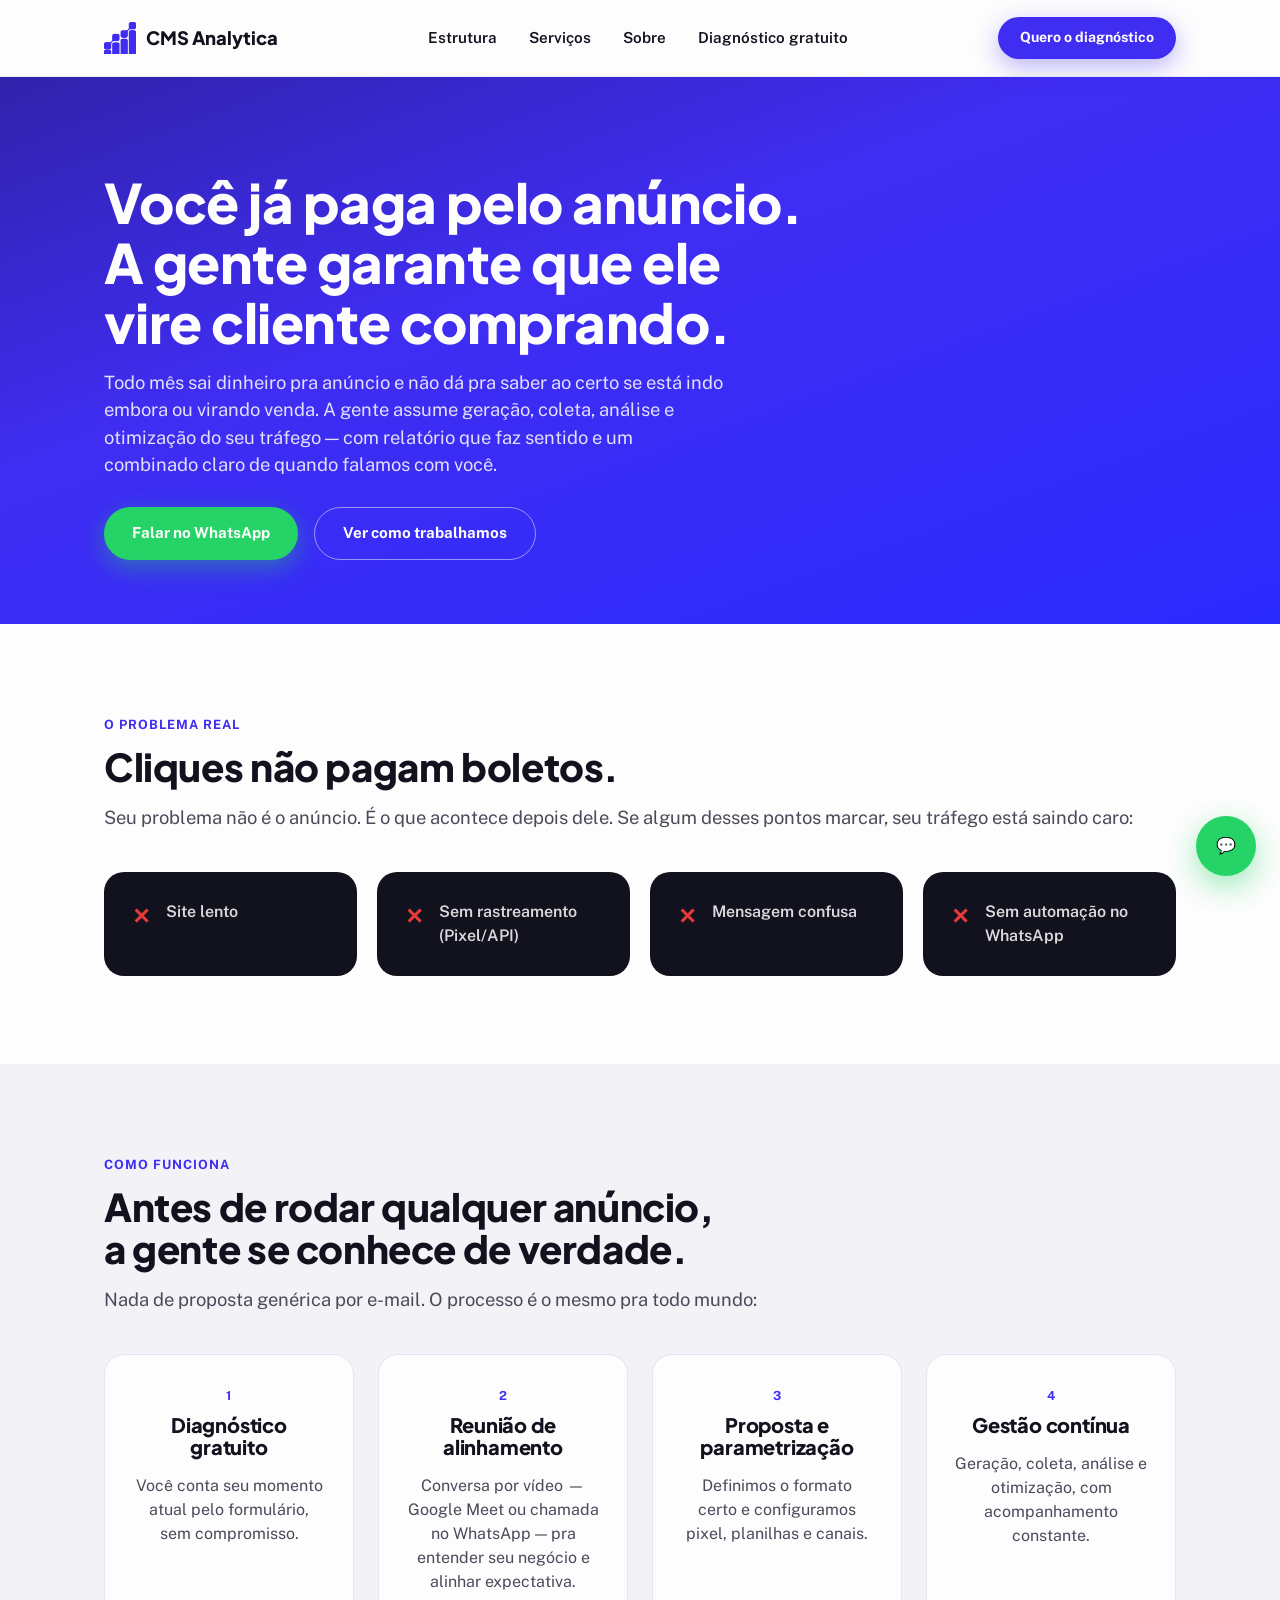
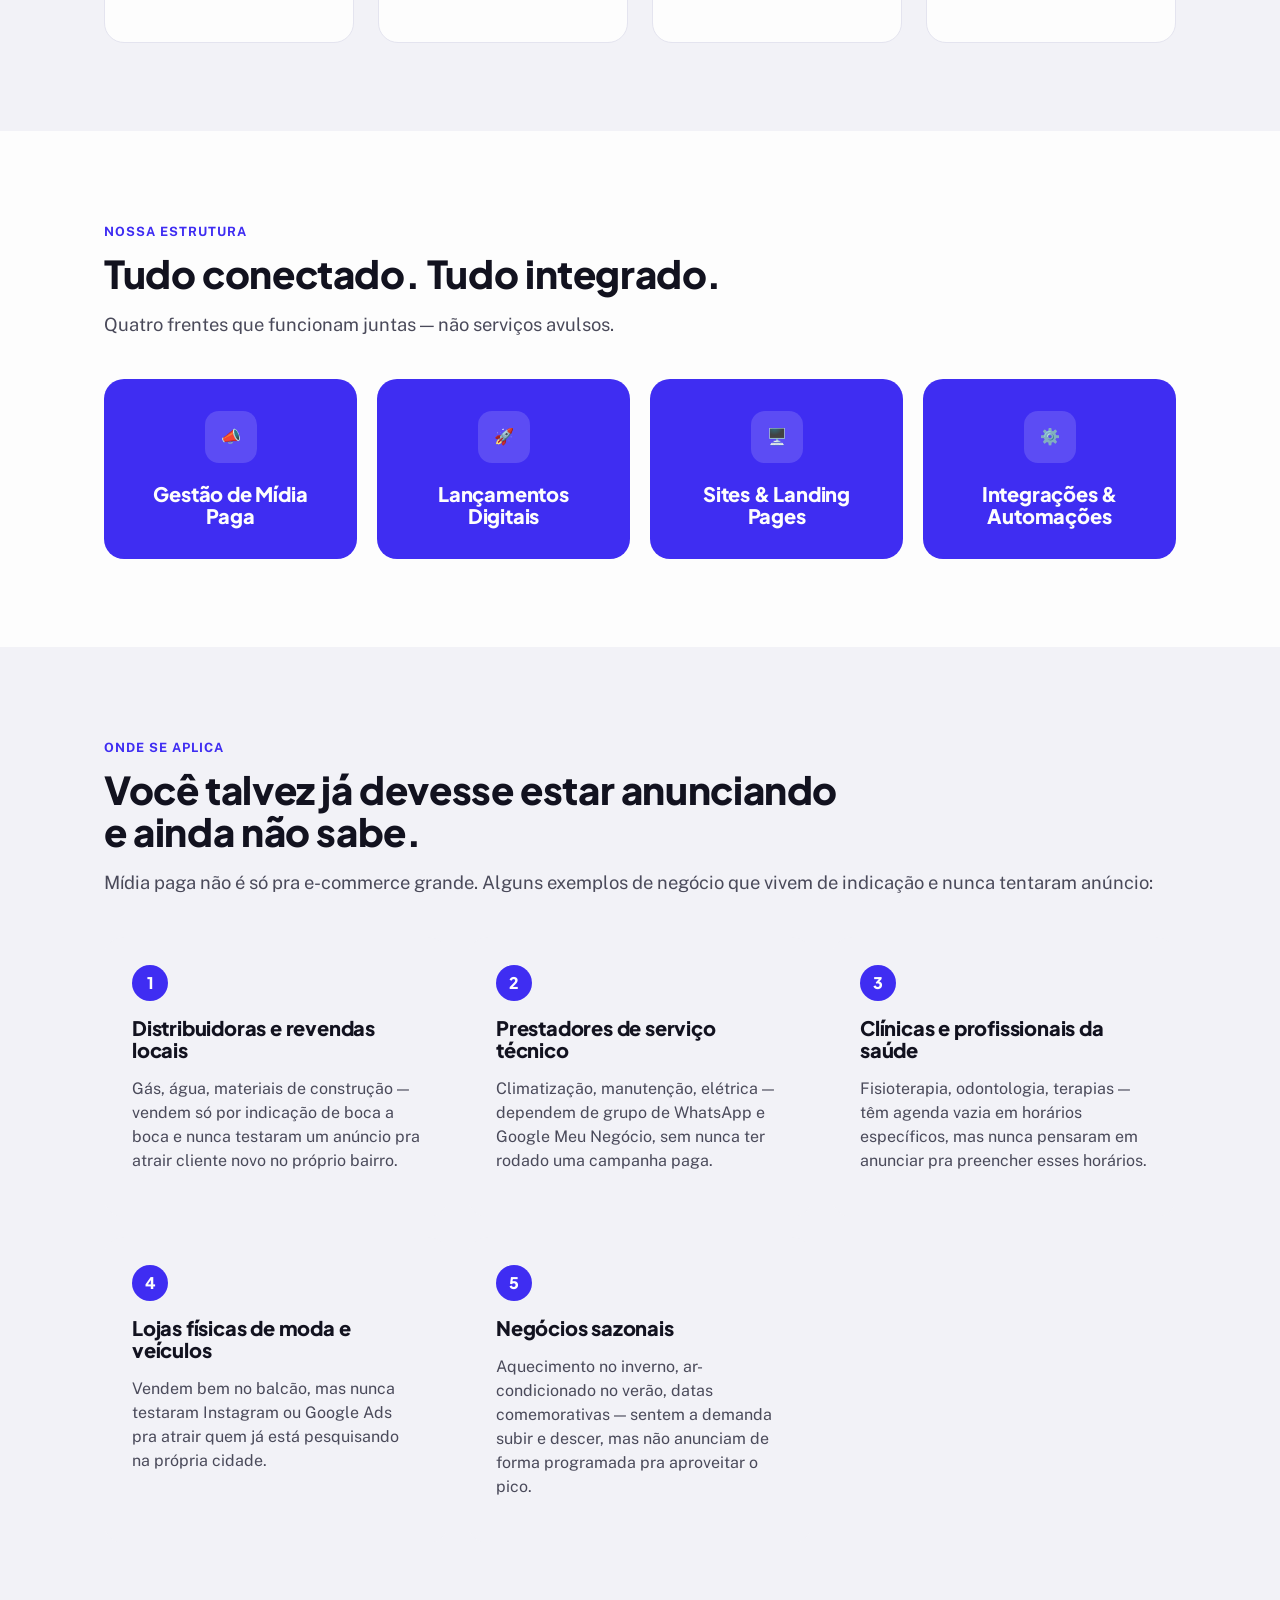
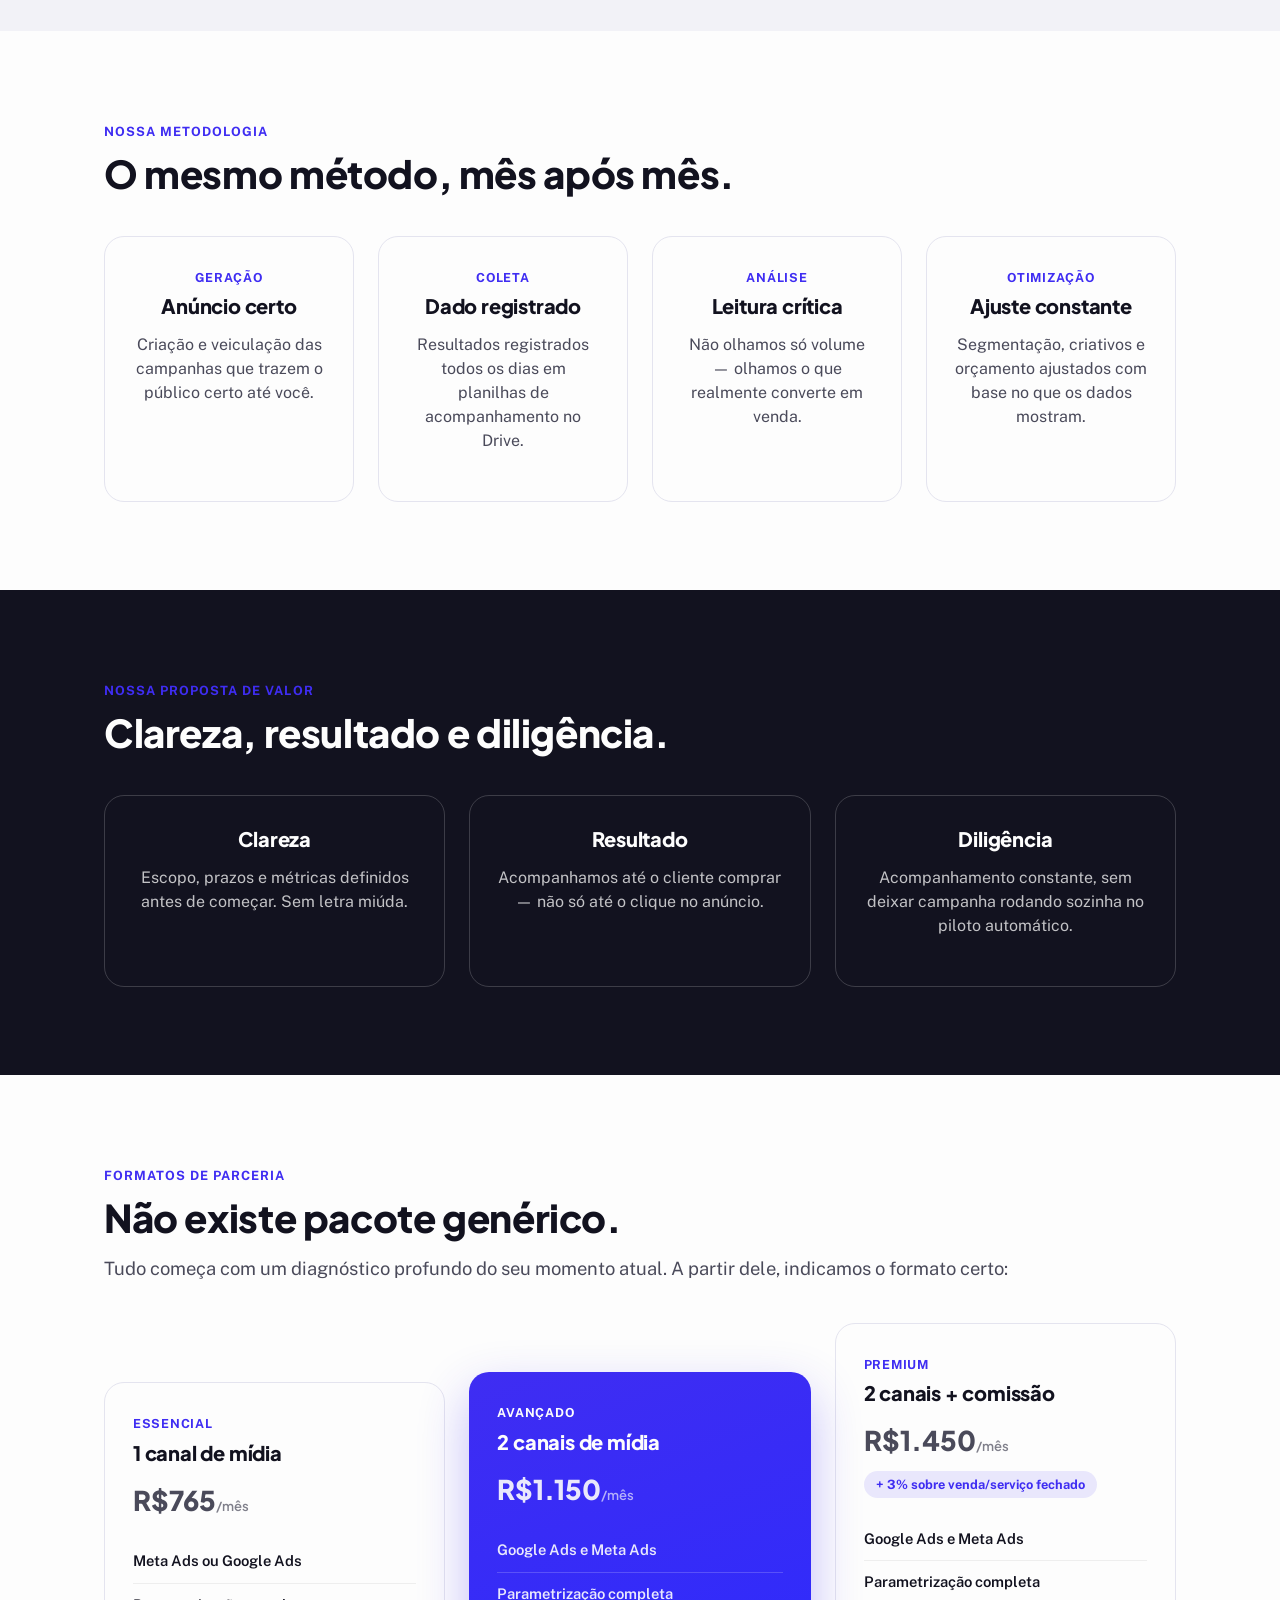
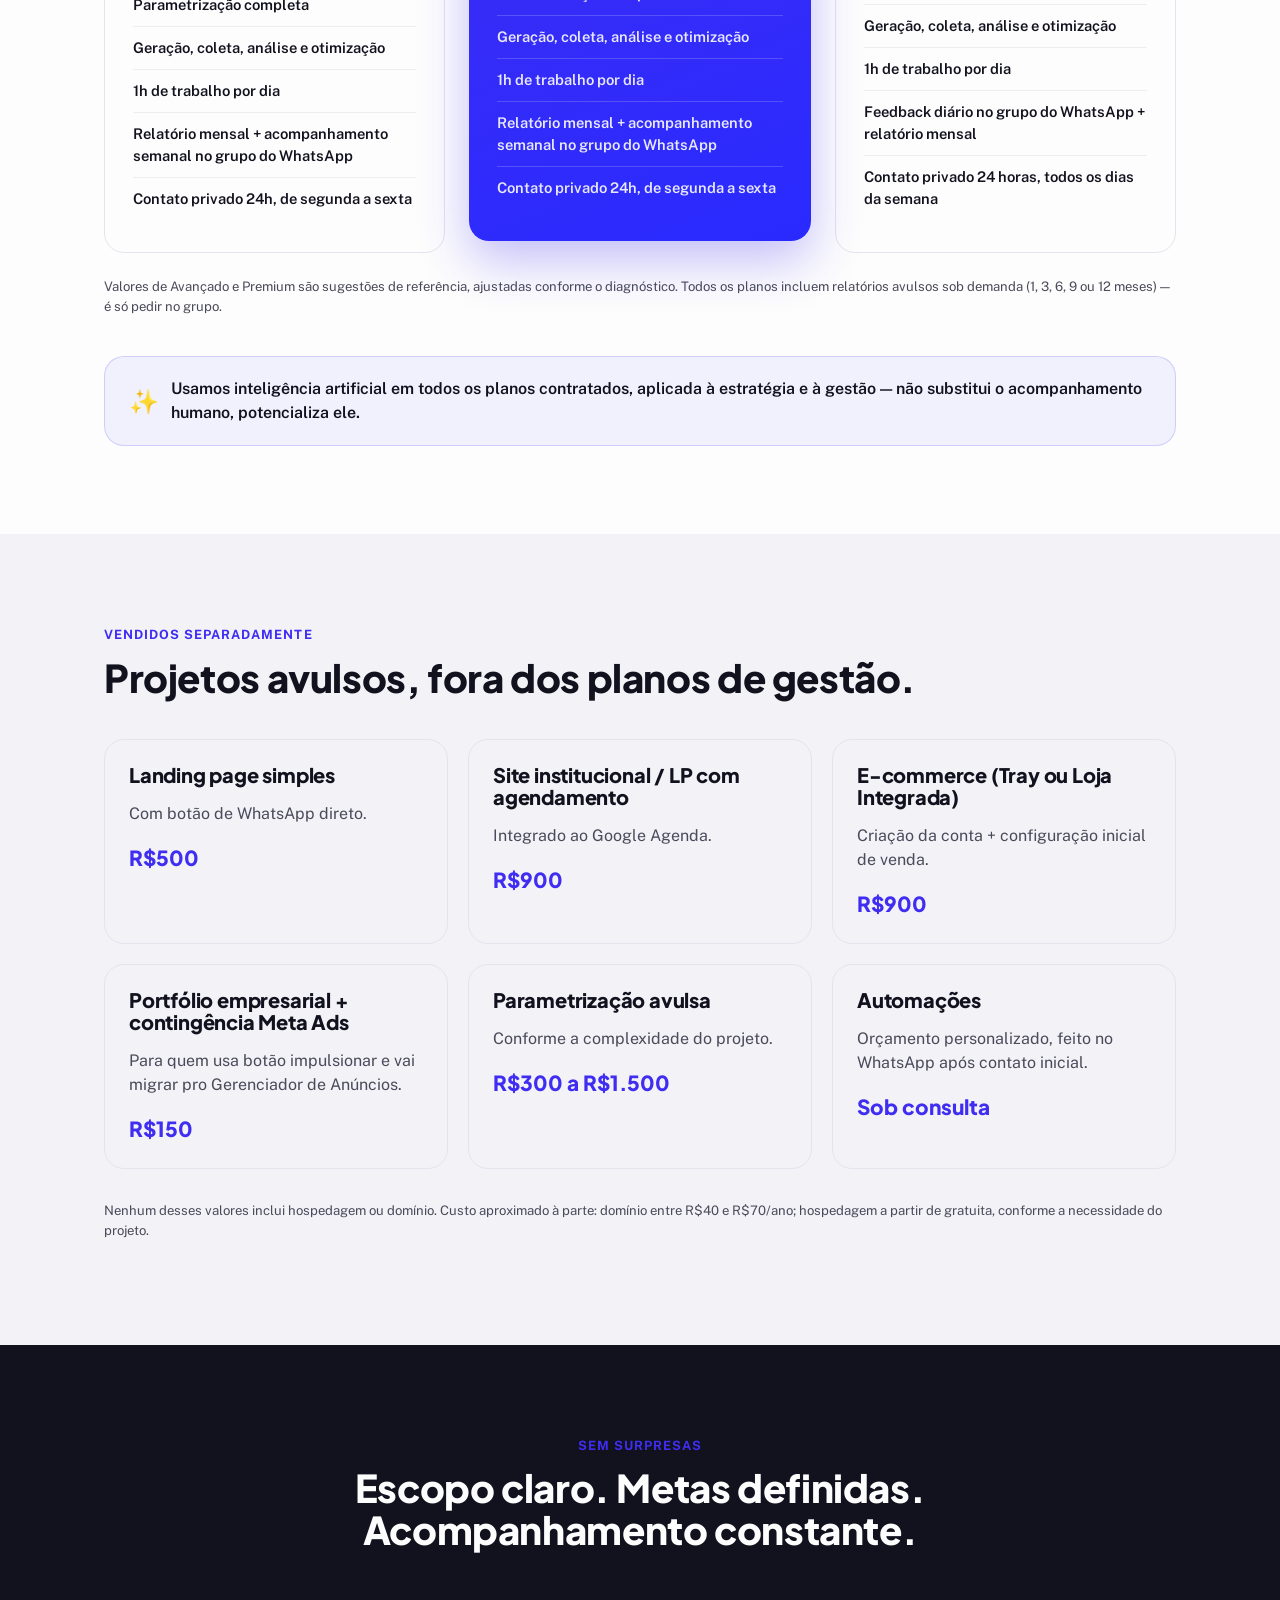
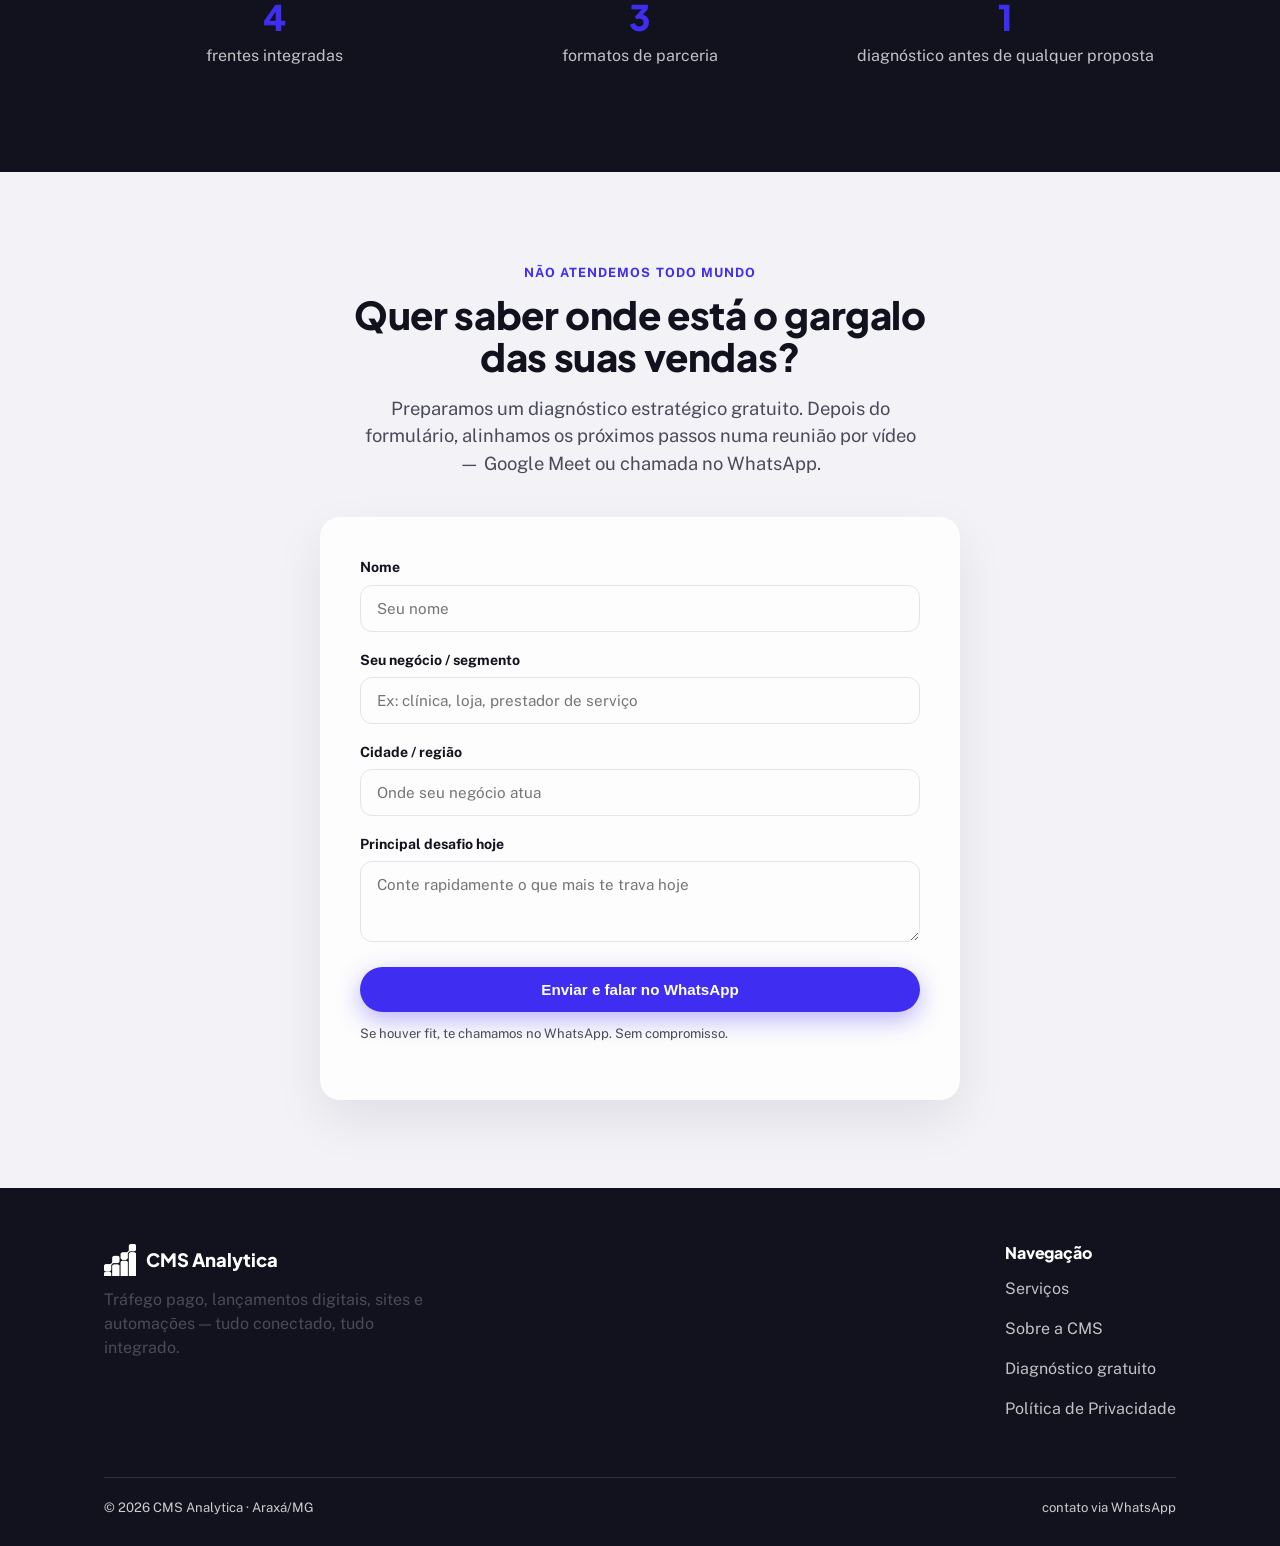
==== commit 9190282a: "Corrige animacao do hero no mobile, altura desigual dos cards e remove selo do hero" ====
--- a/index.html
+++ b/index.html
@@ -30,7 +30,6 @@
 
 <section class="hero">
   <div class="container">
-    <span class="hero-badge">Gestão de mídia paga · Lançamentos · Sites & LPs · Automações</span>
     <h1>Você já paga pelo anúncio.<br>A gente garante que ele<br>vire cliente comprando.</h1>
     <p class="lead">Todo mês sai dinheiro pra anúncio e não dá pra saber ao certo se está indo embora ou virando venda. A gente assume geração, coleta, análise e otimização do seu tráfego — com relatório que faz sentido e um combinado claro de quando falamos com você.</p>
     <div class="hero-actions">
@@ -59,7 +58,7 @@
     <span class="section-eyebrow">Como funciona</span>
     <h2>Antes de rodar qualquer anúncio,<br>a gente se conhece de verdade.</h2>
     <p class="lead">Nada de proposta genérica por e-mail. O processo é o mesmo pra todo mundo:</p>
-    <div class="tiers-grid" style="grid-template-columns: repeat(4, 1fr);">
+    <div class="tiers-grid" style="grid-template-columns: repeat(4, 1fr); align-items: stretch;">
       <div class="tier-card center"><span class="tier-label">1</span><h3>Diagnóstico gratuito</h3><p>Você conta seu momento atual pelo formulário, sem compromisso.</p></div>
       <div class="tier-card center"><span class="tier-label">2</span><h3>Reunião de alinhamento</h3><p>Conversa por vídeo — Google Meet ou chamada no WhatsApp — pra entender seu negócio e alinhar expectativa.</p></div>
       <div class="tier-card center"><span class="tier-label">3</span><h3>Proposta e parametrização</h3><p>Definimos o formato certo e configuramos pixel, planilhas e canais.</p></div>
@@ -133,7 +132,7 @@
   <div class="container">
     <span class="section-eyebrow">Nossa metodologia</span>
     <h2>O mesmo método, mês após mês.</h2>
-    <div class="tiers-grid" style="grid-template-columns: repeat(4, 1fr);">
+    <div class="tiers-grid" style="grid-template-columns: repeat(4, 1fr); align-items: stretch;">
       <div class="tier-card center"><span class="tier-label">Geração</span><h3>Anúncio certo</h3><p>Criação e veiculação das campanhas que trazem o público certo até você.</p></div>
       <div class="tier-card center"><span class="tier-label">Coleta</span><h3>Dado registrado</h3><p>Resultados registrados todos os dias em planilhas de acompanhamento no Drive.</p></div>
       <div class="tier-card center"><span class="tier-label">Análise</span><h3>Leitura crítica</h3><p>Não olhamos só volume — olhamos o que realmente converte em venda.</p></div>
--- a/assets/css/style.css
+++ b/assets/css/style.css
@@ -172,21 +172,32 @@
 
 /* Hero */
 .hero {
+  position: relative;
+  overflow: hidden;
   padding: 96px 0 64px;
   color: var(--branco);
+  background: #1B1240;
+}
+
+.hero::before {
+  content: "";
+  position: absolute;
+  inset: -60%;
   background: linear-gradient(160deg, #1B1240 0%, var(--azul-principal) 45%, var(--azul-secundario) 75%, #1B1240 100%);
-  background-size: 300% 300%;
-  animation: heroGradient 14s ease infinite;
-}
-
-@keyframes heroGradient {
-  0% { background-position: 0% 50%; }
-  50% { background-position: 100% 50%; }
-  100% { background-position: 0% 50%; }
-}
+  animation: heroGradientMove 12s ease-in-out infinite;
+  z-index: 0;
+  will-change: transform;
+}
+
+@keyframes heroGradientMove {
+  0%, 100% { transform: translate3d(0, 0, 0) rotate(0deg); }
+  50% { transform: translate3d(-8%, -6%, 0) rotate(4deg); }
+}
+
+.hero .container { position: relative; z-index: 1; }
 
 @media (prefers-reduced-motion: reduce) {
-  .hero { animation: none; }
+  .hero::before { animation: none; }
 }
 
 .hero h1, .hero p { color: var(--branco); }
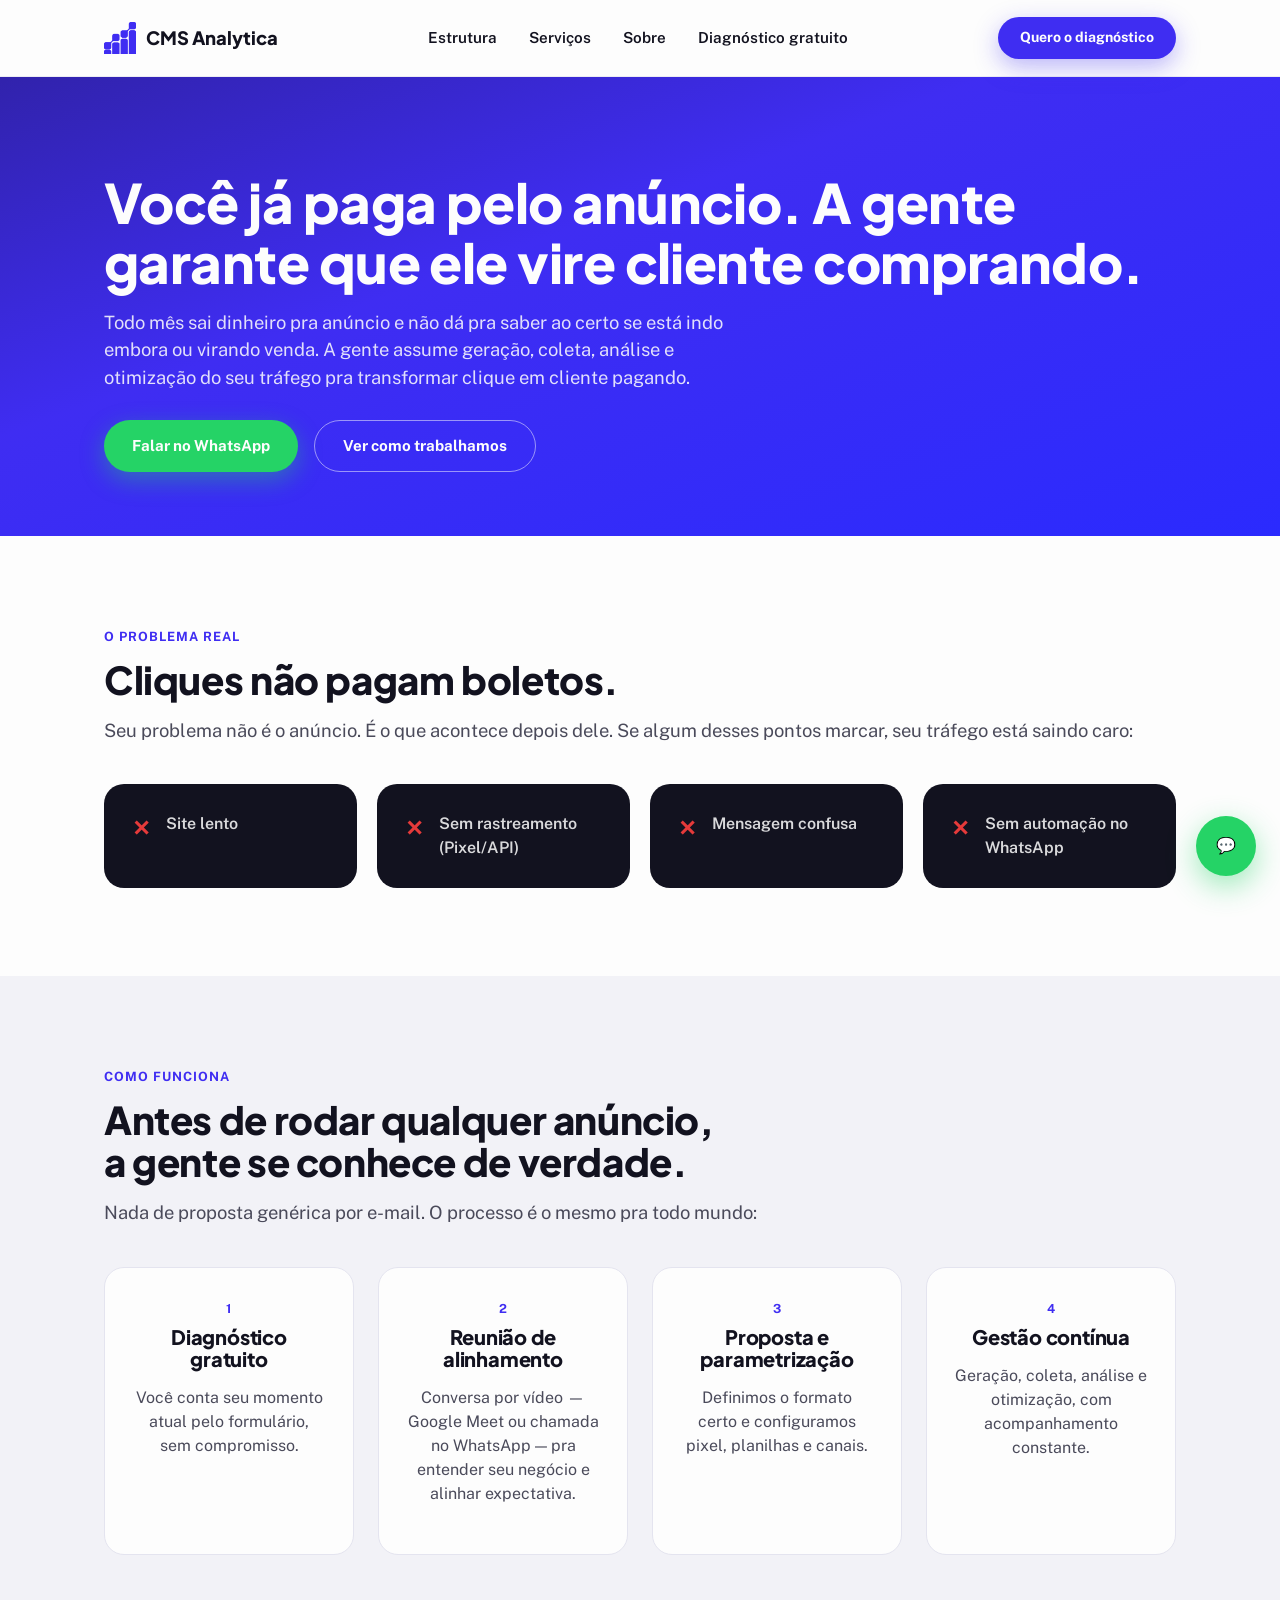
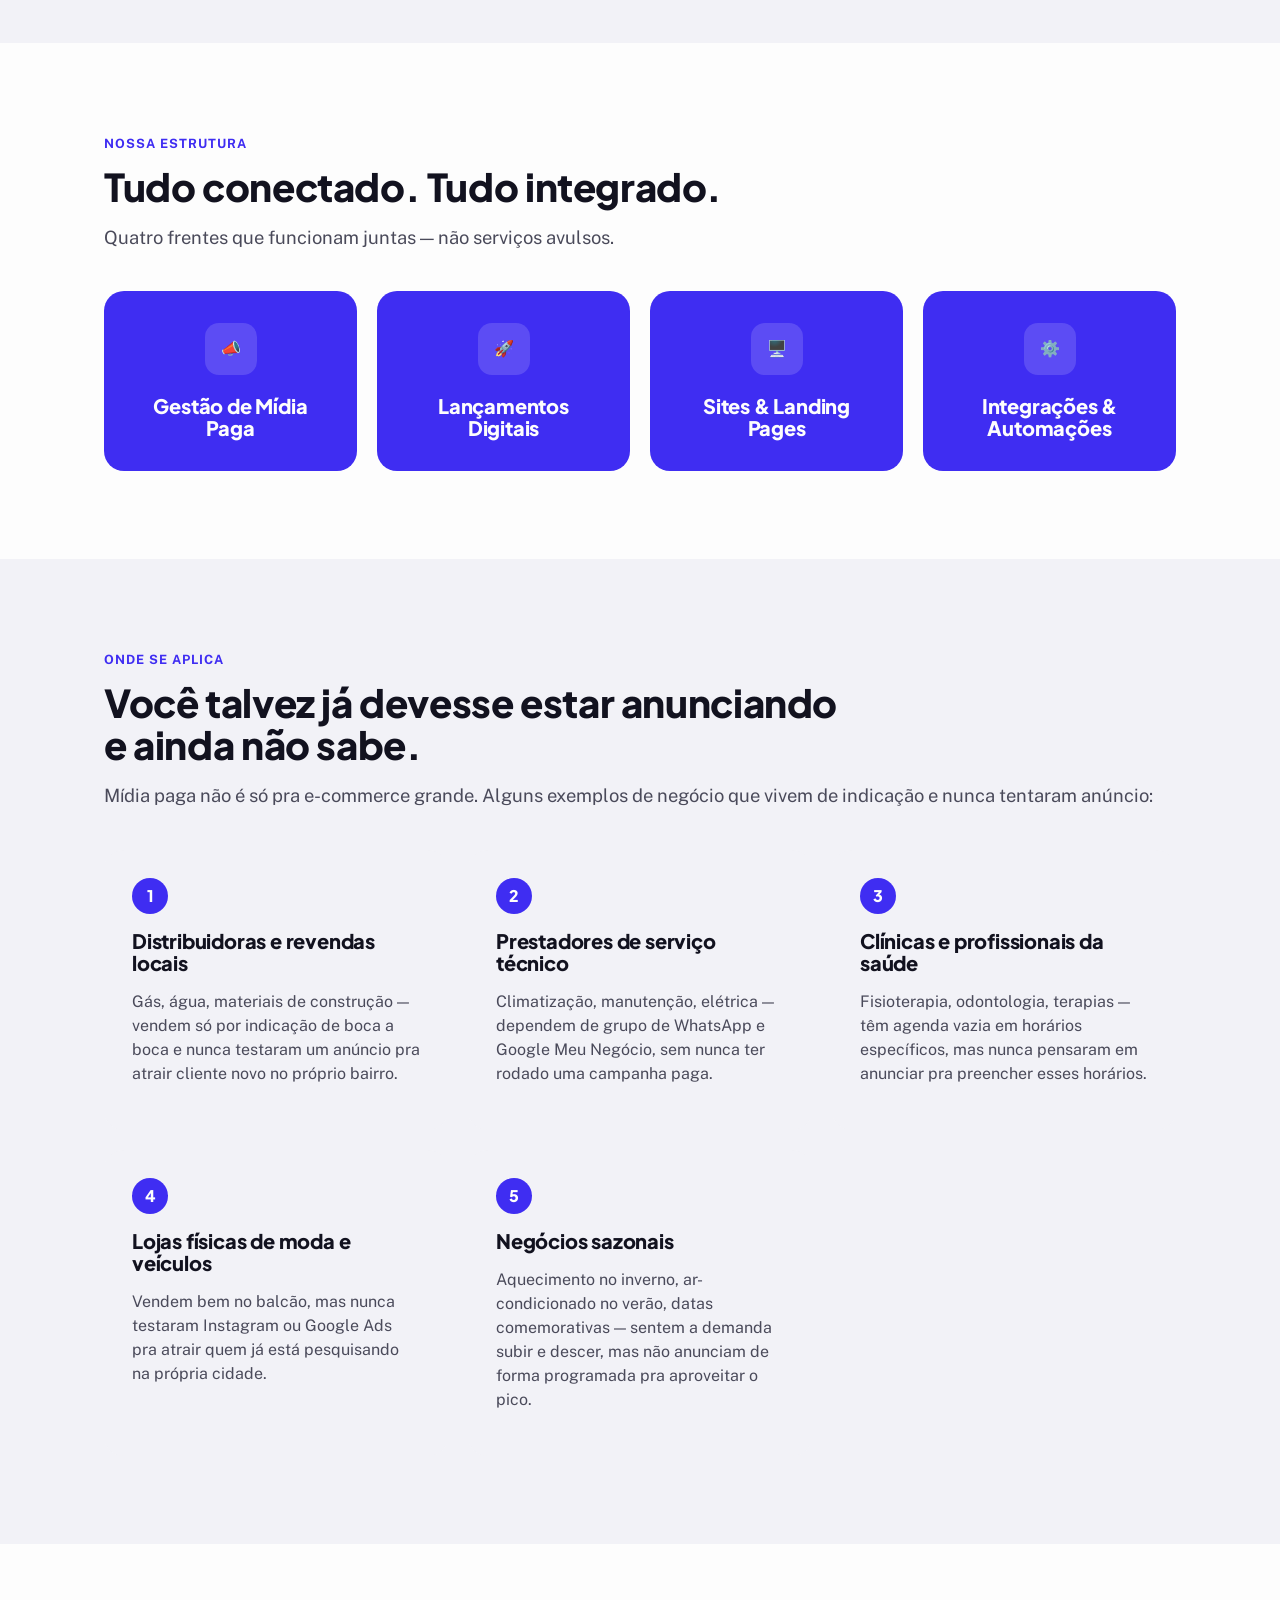
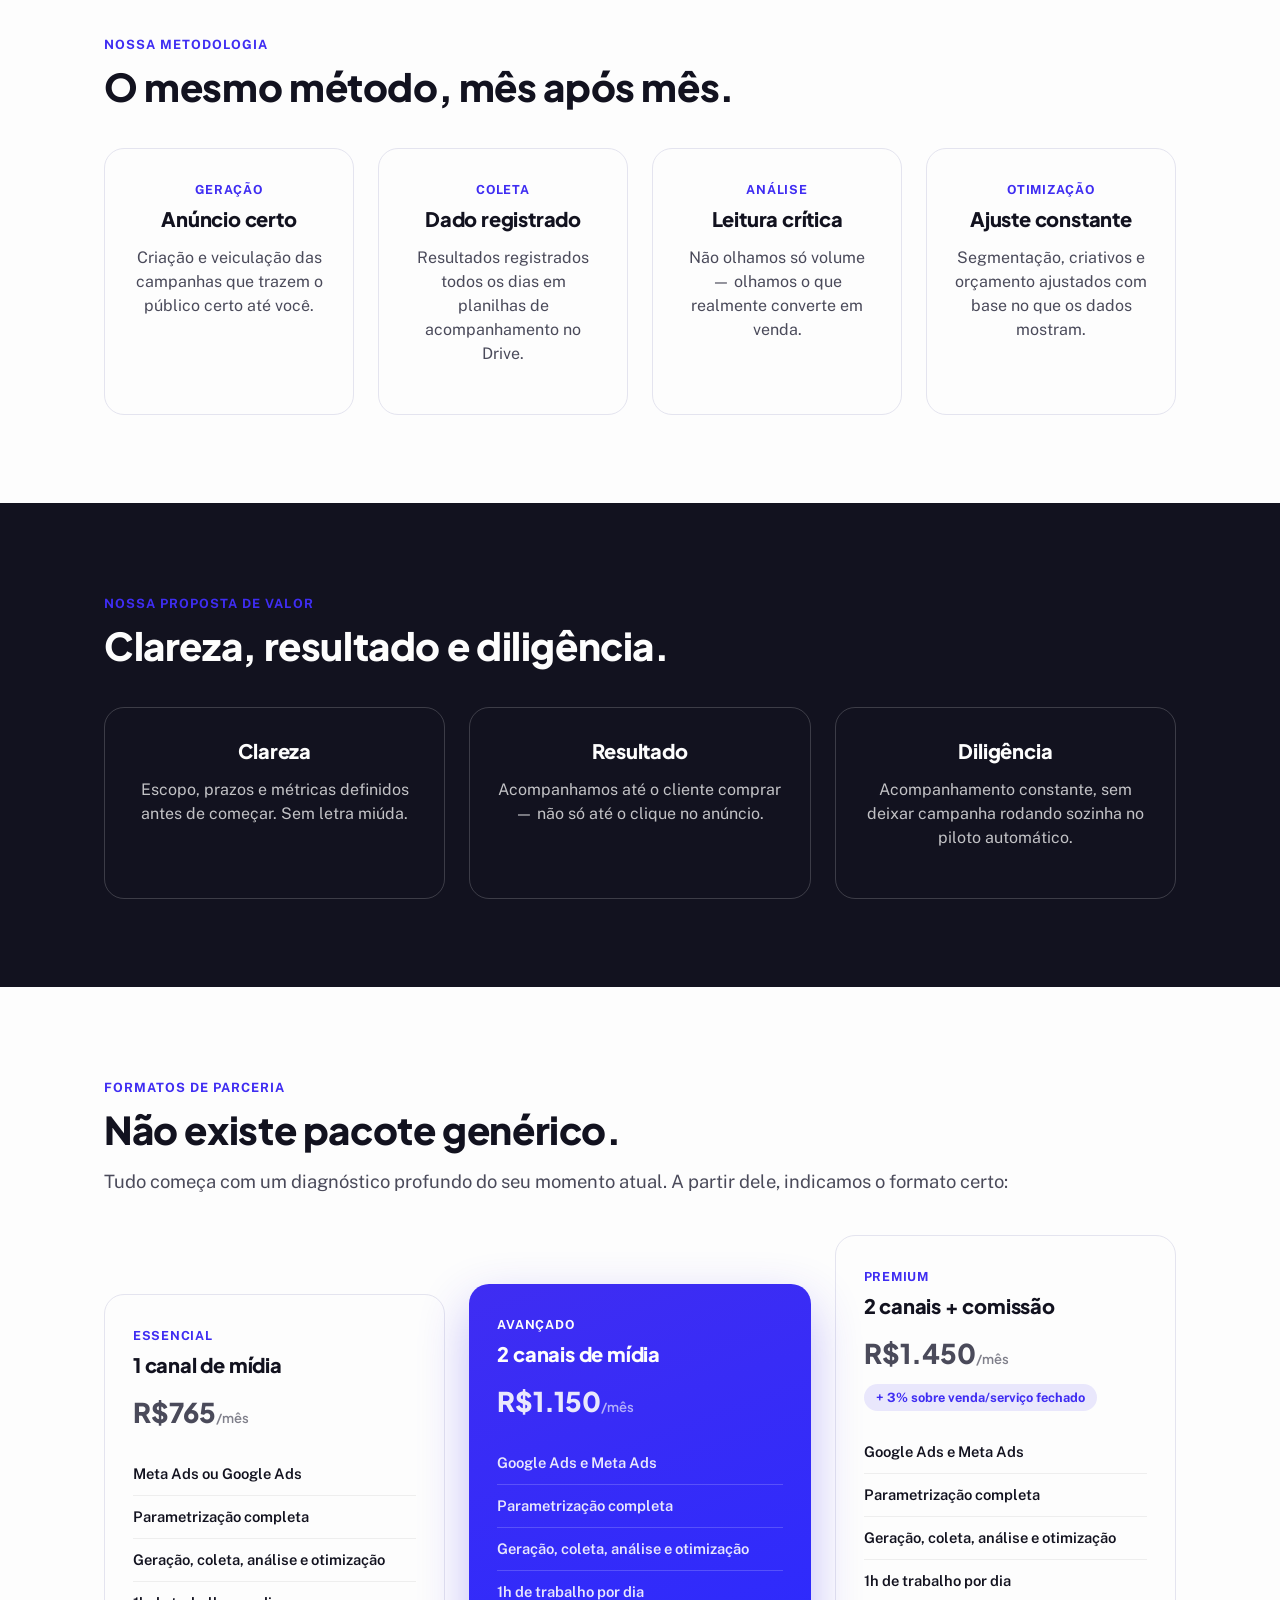
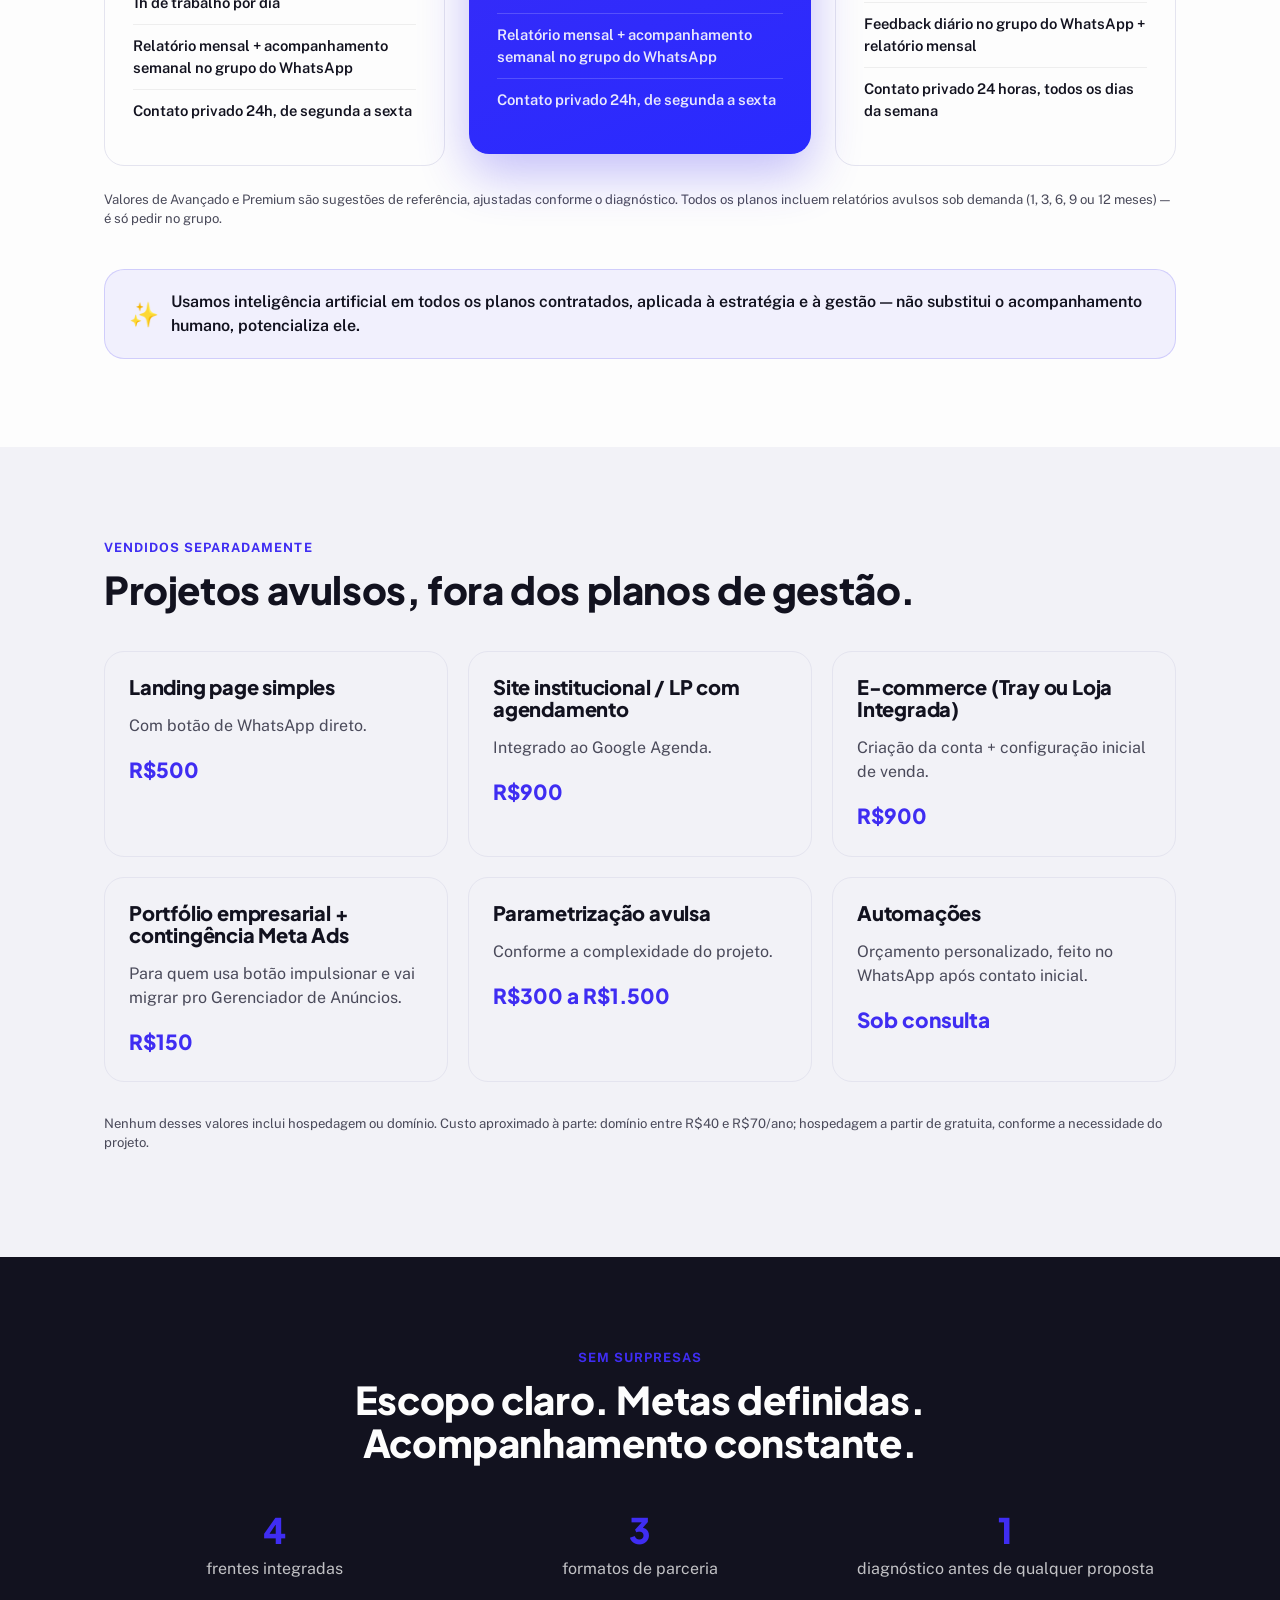
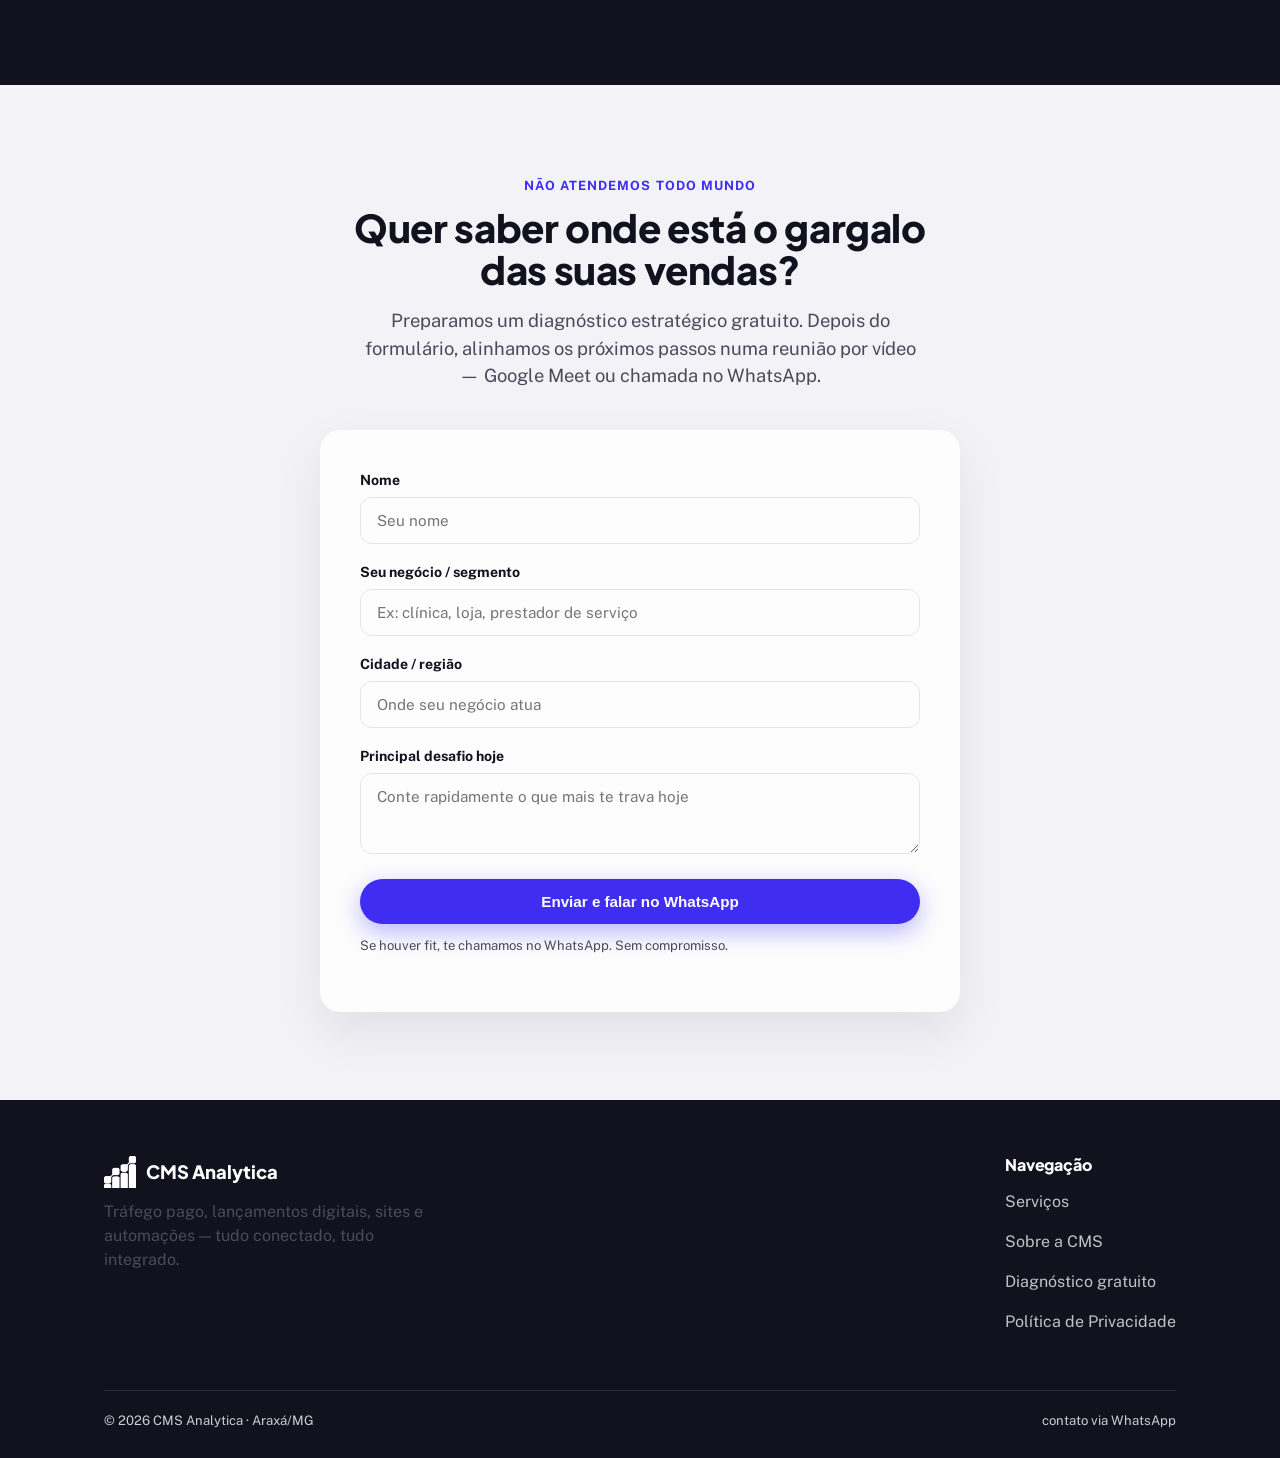
==== commit 61472fb0: "Refina texto do hero e cria landing page de captacao para distribuidoras de gas" ====
--- a/index.html
+++ b/index.html
@@ -30,8 +30,8 @@
 
 <section class="hero">
   <div class="container">
-    <h1>Você já paga pelo anúncio.<br>A gente garante que ele<br>vire cliente comprando.</h1>
-    <p class="lead">Todo mês sai dinheiro pra anúncio e não dá pra saber ao certo se está indo embora ou virando venda. A gente assume geração, coleta, análise e otimização do seu tráfego — com relatório que faz sentido e um combinado claro de quando falamos com você.</p>
+    <h1>Você já paga pelo anúncio. A gente garante que ele vire cliente comprando.</h1>
+    <p class="lead">Todo mês sai dinheiro pra anúncio e não dá pra saber ao certo se está indo embora ou virando venda. A gente assume geração, coleta, análise e otimização do seu tráfego pra transformar clique em cliente pagando.</p>
     <div class="hero-actions">
       <a href="https://wa.me/5541999045684?text=Ol%C3%A1%21%20Vim%20pelo%20site%20da%20CMS%20Analytica%20e%20quero%20falar%20no%20WhatsApp." target="_blank" rel="noopener" class="btn btn-primary btn-whatsapp">Falar no WhatsApp</a>
       <a href="servicos.html" class="btn btn-outline" style="border-color:rgba(253,253,253,0.5); color:#FDFDFD;">Ver como trabalhamos</a>
